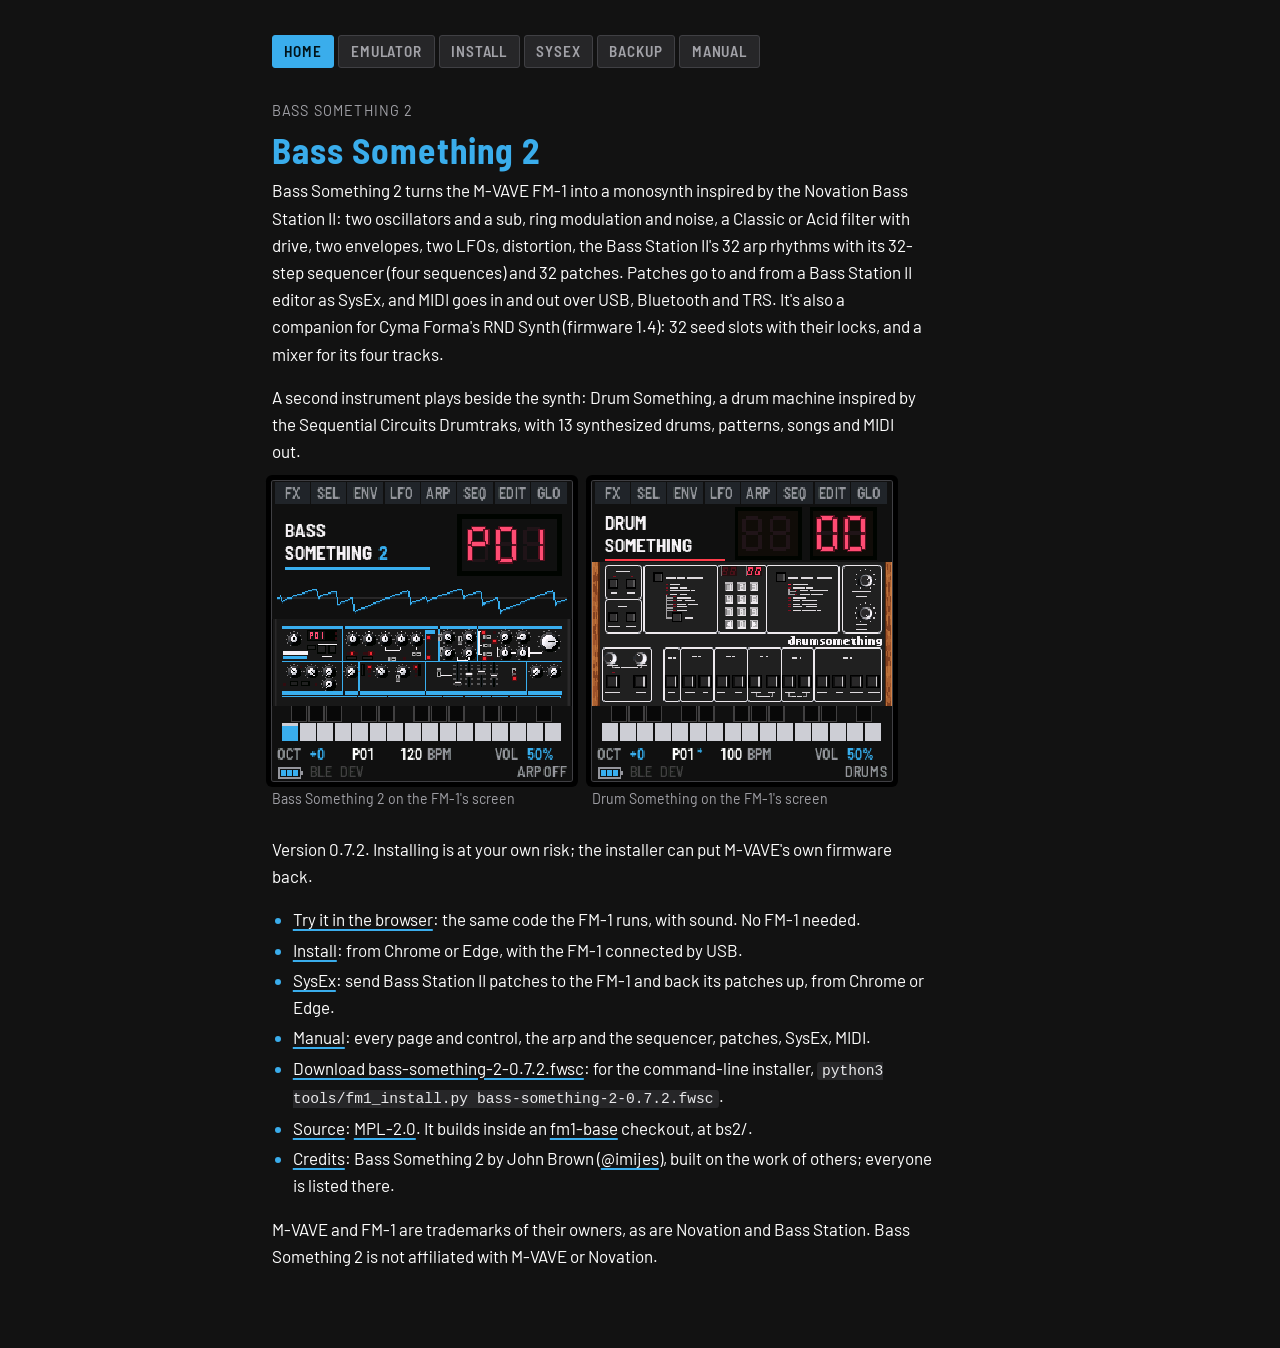
==== index.html @ 302f7f8d "Site for Bass Something 2 0.7.2 (from 5a15fd8)" ====
<!doctype html>
<html lang="en">
<head>
<meta charset="utf-8">
<meta name="viewport" content="width=device-width, initial-scale=1">
<title>Bass Something 2: a monosynth inspired by the legendary Novation Bass Station II, built for the M-VAVE FM-1</title>
<meta name="description" content="Bass Something 2 is a monosynth inspired by the legendary Novation Bass Station II, built for the M-VAVE FM-1. It's also a companion for Cyma Forma's RND Synth (seeds, locks and a track mixer), and it runs on an iPhone or iPad in RemoteFM1.">
<meta property="og:type" content="website">
<meta property="og:site_name" content="Bass Something 2">
<meta property="og:title" content="Bass Something 2: a monosynth inspired by the legendary Novation Bass Station II, built for the M-VAVE FM-1">
<meta property="og:description" content="Bass Something 2 is a monosynth inspired by the legendary Novation Bass Station II, built for the M-VAVE FM-1. It's also a companion for Cyma Forma's RND Synth (seeds, locks and a track mixer), and it runs on an iPhone or iPad in RemoteFM1.">
<meta property="og:url" content="https://imijes.github.io/bass-something-2/">
<meta property="og:image" content="https://imijes.github.io/bass-something-2/manual/img/screen-home.png">
<meta property="og:image:alt" content="Bass Something 2 on the FM-1's screen: the HOME page">
<meta name="twitter:card" content="summary">
<style>
/* paper and ink: warm white paper, ink-blue type, vermilion for what is played, mustard for asides; a shade of the
   paper for code and callouts (CTL-1's; a firmware may restyle its site) */
:root {
  --paper: #fbf8f1; --sheet: #efe9dc; --rule: #ddd4c2; --ink: #1e2b5a; --muted: #5d6585;
  --hot: #e5482e; --hot-t: #f8d3c9; --cool: #d9a21b; --cool-t: #f5e4b8;
  --hot-ink: #c23a22;                                 /* the vermilion as text: 4.5:1 on the paper */
  color-scheme: light;
}
body {
  background: var(--paper); color: var(--ink); margin: 0;
  font: 400 17px/1.6 "Helvetica Neue", Helvetica, Arial, sans-serif;
  padding-inline: 16px; padding-block: 32px 64px;
}
main { max-width: 46rem; margin: 0 auto; }
.page > .site { max-width: 46rem; margin-inline: auto; }
main:focus { outline: none; }
h1, h2, h3 { font-family: inherit; text-wrap: balance; line-height: 1.2; }
h1 { font-size: 2.2rem; font-weight: 700; margin: 0 0 .4rem; letter-spacing: .02em; }
h2 { font-size: 1.3rem; font-weight: 700; margin: 3rem 0 .8rem; padding-top: .8rem; border-top: 2px solid var(--ink); }
h2 .num { color: var(--hot); margin-right: .5em; font-variant-numeric: tabular-nums; }
h3 { font-size: 1.1rem; font-weight: 700; margin: 2rem 0 .5rem; }
p, li { max-width: 65ch; }
p { margin: 0 0 1rem; }
ul, ol { padding-left: 1.3rem; margin: 0 0 1rem; }
li { margin: .2rem 0; }
li::marker { color: var(--hot); }
strong { font-weight: 700; }
a { color: var(--ink); text-decoration-color: var(--hot); text-decoration-thickness: 2px; text-underline-offset: 3px; }
a:hover { background: var(--hot-t); }
:focus-visible { outline: 3px solid var(--hot-ink); outline-offset: 2px; }
.skip { position: absolute; left: 16px; top: -100px; background: var(--ink); color: var(--paper); padding: 8px 14px; border-radius: 0 0 6px 6px; z-index: 1; }
.skip:focus { top: 0; }
code, pre { font-family: ui-monospace, Menlo, Consolas, monospace; font-size: .86em; }
code { background: var(--sheet); padding: .08em .35em; border-radius: 3px; }
pre { background: var(--sheet); border-radius: 6px; padding: 14px 16px; overflow-x: auto; line-height: 1.45; margin: 0 0 1.2rem; }
pre code { background: none; padding: 0; font-size: inherit; }
hr { display: none; }
.table { overflow-x: auto; margin: 0 0 1.3rem; }
table { border-collapse: collapse; width: 100%; font-size: .95rem; font-variant-numeric: tabular-nums; }
th, td { text-align: left; vertical-align: top; padding: .45rem .7rem .45rem 0; border-bottom: 1px solid var(--rule); }
th { font-weight: 700; text-transform: uppercase; letter-spacing: .06em; font-size: .78rem; color: var(--muted); border-bottom: 2px solid var(--ink); }
td:first-child { white-space: nowrap; }
.lede { margin-bottom: 1.6rem; }
.status { background: var(--sheet); border-radius: 6px; padding: 12px 16px; }
.status p { margin: 0; }
.site { display: flex; flex-wrap: wrap; align-items: baseline; gap: .3rem 1.2rem; margin: 0 0 1.6rem; padding-bottom: .5rem; border-bottom: 2px solid var(--ink); }
.site .home { font-size: 1.1rem; font-weight: 700; letter-spacing: .04em; color: var(--ink); text-decoration: none; }
.site .home:hover { color: var(--hot-ink); background: none; }
.site nav { margin-left: auto; display: flex; flex-wrap: wrap; gap: .2rem 1rem; font-size: .92rem; }
.site nav a { color: var(--ink); text-underline-offset: 3px; }
.site nav a[aria-current] { text-decoration: none; color: var(--hot-ink); }
a.home { color: inherit; text-decoration: none; }
a.home:hover { background: none; color: var(--hot-ink); }
main > a.home { display: inline-block; font-size: .9rem; letter-spacing: .08em; text-transform: uppercase; color: var(--muted); margin: 0 0 .4rem; }
.callout { border-left: 4px solid var(--cool); background: var(--cool-t); padding: 10px 16px; margin: 0 0 1.2rem; max-width: 65ch; border-radius: 0 6px 6px 0; }
.callout p { margin: 0; }
details { background: var(--sheet); border-radius: 6px; padding: 0 16px; margin: 0 0 1.2rem; }
details > summary { cursor: pointer; padding: 10px 0; }
details[open] > summary { margin-bottom: .4rem; }
details > :last-child { margin-bottom: 1rem; }
.swatch { display: inline-block; width: .7em; height: .7em; margin-right: .4em; vertical-align: .02em; }
nav.contents ol { columns: 2 14rem; column-gap: 2rem; padding-left: 1.3rem; }
.figs { display: flex; flex-wrap: wrap; gap: 20px; margin: .4rem 0 1.6rem; }
figure { margin: 0; flex: 0 1 auto; }
figure img { display: block; max-width: 100%; height: auto; }
figure.shot img { width: 300px; image-rendering: pixelated; border-radius: 4px; box-shadow: 0 0 0 1px var(--rule); }
figure.wide { flex-basis: 100%; }
figure.wide img { width: 100%; }
figcaption { color: var(--muted); font-size: .88rem; margin-top: .4rem; max-width: 300px; }
figure.wide figcaption { max-width: none; }
nav.contents li { break-inside: avoid; }
@media (prefers-reduced-motion: no-preference) { html { scroll-behavior: smooth; } }
</style>
<style>
@import url("https://fonts.googleapis.com/css2?family=Barlow:wght@400;600&family=Barlow+Semi+Condensed:wght@600;700&display=swap");
/* Bass Something 2's site in the firmware's own colours (app.c P_*): matte black, dark grey cards, grey names, white values,
 * Novation's cyan for what is live. Laid over fm1-base's pages by bs2/site/make_site.py: the manual and front page
 * (tools/manual_html.py's --paper, --ink ...) and the installer (web/installer.html's --bg, --fg ...) */
:root, :root:not([data-theme="light"]), :root[data-theme] {
  --paper: #121212; --sheet: #262628; --rule: #404044; --ink: #ffffff; --muted: #a2a2a8;
  --hot: #3aadec; --hot-t: #12364a; --cool: #3aadec; --cool-t: #1a2a2e; --hot-ink: #3aadec;
  --bg: #121212; --fg: #ffffff; --dim: #a2a2a8; --accent: #3aadec; --on-accent: #00141a; --bad: #ff7a6b;
  --focus: #3aadec;
  color-scheme: dark;
}
body { background: #121212; color: #ffffff; font-family: "Barlow", "Helvetica Neue", Arial, sans-serif; }
h1, h2, h3, th, .bs2-tabs a, button { font-family: "Barlow Semi Condensed", "Barlow", "Arial Narrow", sans-serif; }
h1 { color: var(--hot); letter-spacing: .03em; }
h2 { border-top: 2px solid var(--rule); letter-spacing: .03em; }
h2 .num { color: var(--hot); }
th { color: var(--muted); border-bottom: 2px solid var(--hot); }
td strong, p strong { color: #fff; }
a { color: #fff; text-decoration-color: var(--hot); }
a:hover { background: var(--hot-t); }
code, pre { background: var(--sheet); color: #e8e8ea; }
/* the screenshots: the FM-1's screen in a dark bezel */
figure.shot img { box-shadow: 0 0 0 1px var(--rule), 0 0 0 6px #000; border-radius: 2px; }
figcaption { color: var(--muted); }
/* the installer's buttons and boxes */
button { letter-spacing: .05em; text-transform: uppercase; border-radius: 4px; font-weight: 600; }
button.plain { border-color: var(--rule); }
.backup, #log, textarea { border-color: var(--rule); }
.backup { background: #1a1a1c; }
dialog { background: #1a1a1c; border: 1px solid var(--rule); }
/* the section tabs, as on the screen: grey cards, the page you're on lit cyan */
.bs2-tabs { max-width: 46rem; margin: 0 auto 1.6rem; padding: 0; list-style: none; display: flex; flex-wrap: wrap; gap: 4px; }
.bs2-tabs.narrow { max-width: 520px; margin: 0 auto; padding: 24px 16px 0; box-sizing: border-box; }
.bs2-tabs a { display: block; padding: .2em .75em; background: var(--sheet); border: 1px solid var(--rule); border-radius: 3px;
              color: var(--muted); text-decoration: none; font-weight: 600; font-size: .95rem; letter-spacing: .06em;
              text-transform: uppercase; }
.bs2-tabs a:hover { color: #fff; border-color: var(--hot); background: var(--sheet); }
.bs2-tabs a[aria-current] { background: var(--hot); border-color: var(--hot); color: #00141a; }
.bs2-sub { color: var(--muted); margin: -.2rem 0 1.2rem; letter-spacing: .02em; }
/* the tabs take the place of fm1-base's own header (the name and its links) */
.page > .site { display: none; }
</style>
</head>
<body>
<a class="skip" href="#content">Skip to content</a>
<div class="page">
<nav aria-label="Site"><ul class="bs2-tabs "><li><a href="./" aria-current="page">Home</a></li><li><a href="emu/">Emulator</a></li><li><a href="install/">Install</a></li><li><a href="sysex/">SysEx</a></li><li><a href="backup/">Backup</a></li><li><a href="manual/">Manual</a></li></ul></nav>

<main id="content" tabindex="-1">
<a class="home" href="../">Bass Something 2</a>
<h1>Bass Something 2</h1>
<p>Bass Something 2 turns the M-VAVE FM-1 into a monosynth inspired by the Novation Bass Station II: two oscillators and a sub, ring modulation and noise, a Classic or Acid filter with drive, two envelopes, two LFOs, distortion, the Bass Station II's 32 arp rhythms with its 32-step sequencer (four sequences) and 32 patches. Patches go to and from a Bass Station II editor as SysEx, and MIDI goes in and out over USB, Bluetooth and TRS. It's also a companion for Cyma Forma's RND Synth (firmware 1.4): 32 seed slots with their locks, and a mixer for its four tracks.</p>
<p>A second instrument plays beside the synth: Drum Something, a drum machine inspired by the Sequential Circuits Drumtraks, with 13 synthesized drums, patterns, songs and MIDI out.</p>
<div class="figs"><figure class="shot"><img src="manual/img/screen-home.png" alt="Bass Something 2&#x27;s HOME page with a note playing: the BASS SOMETHING 2 name, the red P01 display, the scope drawing the wave, and the whole Bass Station II panel above the keys" loading="lazy"><figcaption>Bass Something 2 on the FM-1's screen</figcaption></figure><figure class="shot"><img src="manual/img/screen-drum-home.png" alt="Drum Something&#x27;s HOME page: the panel, with two red displays above the keypad and the drums&#x27; buttons along the bottom" loading="lazy"><figcaption>Drum Something on the FM-1's screen</figcaption></figure></div>
<p>Version 0.7.2. Installing is at your own risk; the installer can put M-VAVE's own firmware back.</p>
<ul><li><a href="emu/">Try it in the browser</a>: the same code the FM-1 runs, with sound. No FM-1 needed.</li><li><a href="install/">Install</a>: from Chrome or Edge, with the FM-1 connected by USB.</li><li><a href="sysex/">SysEx</a>: send Bass Station II patches to the FM-1 and back its patches up, from Chrome or Edge.</li><li><a href="manual/">Manual</a>: every page and control, the arp and the sequencer, patches, SysEx, MIDI.</li><li><a href="firmware/bass-something-2-0.7.2.fwsc">Download bass-something-2-0.7.2.fwsc</a>: for the command-line installer, <code>python3 tools/fm1_install.py bass-something-2-0.7.2.fwsc</code>.</li><li><a href="https://github.com/imijes/bass-something-2">Source</a>: <a href="https://github.com/imijes/bass-something-2/blob/main/LICENSE">MPL-2.0</a>. It builds inside an <a href="https://github.com/charlesvestal/fm1-base">fm1-base</a> checkout, at bs2/.</li><li><a href="manual/#s13">Credits</a>: Bass Something 2 by John Brown (<a href="https://github.com/imijes">@imijes</a>), built on the work of others; everyone is listed there.</li></ul>
<p>M-VAVE and FM-1 are trademarks of their owners, as are Novation and Bass Station. Bass Something 2 is not affiliated with M-VAVE or Novation.</p>
</main>
</div>
</body>
</html>
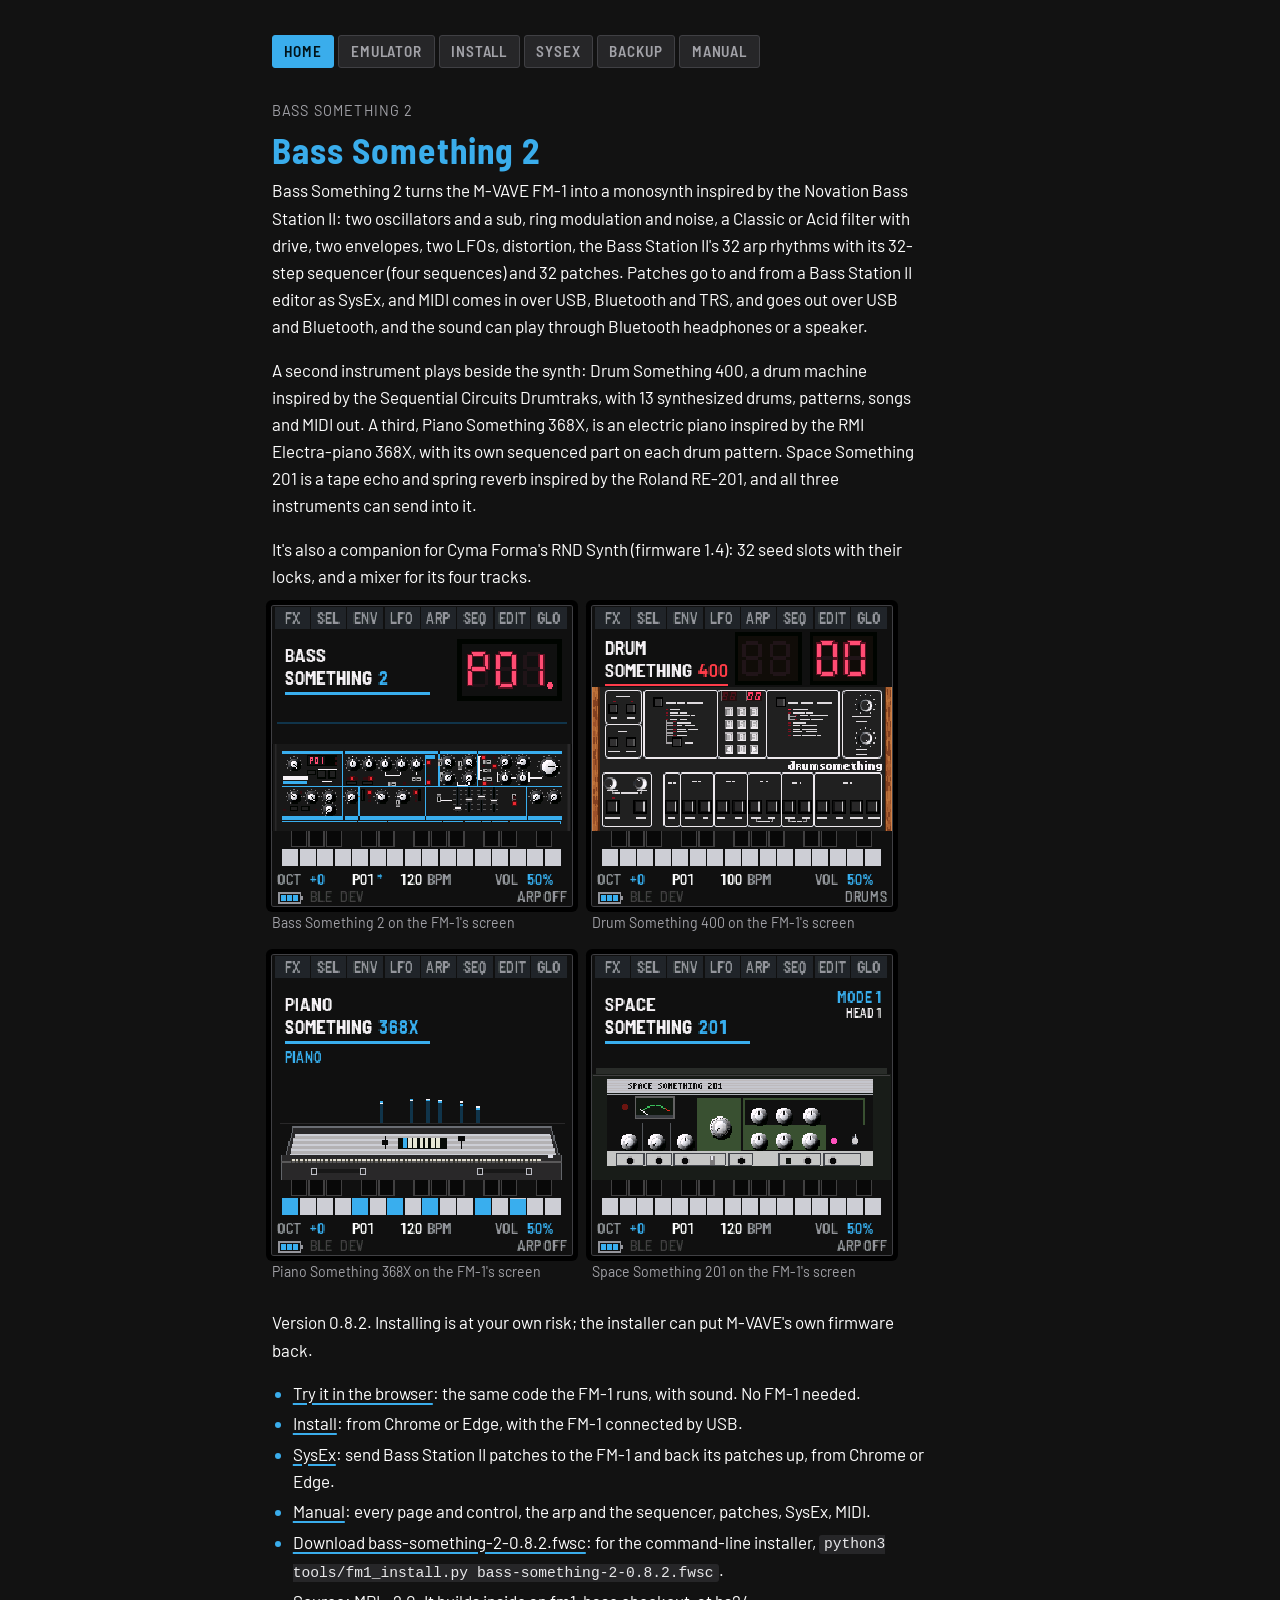
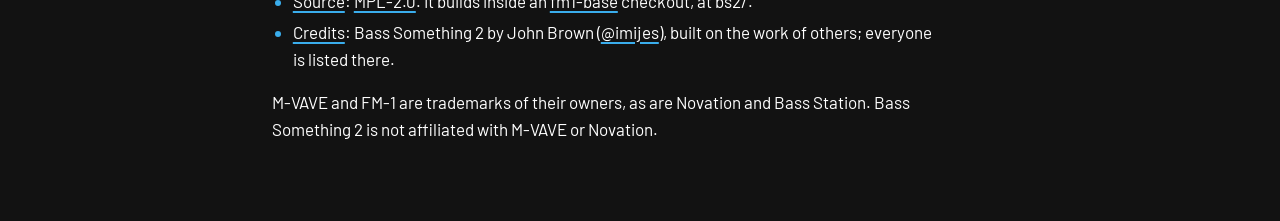
==== commit 2171719b: "Site for Bass Something 2 0.8.2 (from c5240e5)" ====
--- a/index.html
+++ b/index.html
@@ -4,11 +4,11 @@
 <meta charset="utf-8">
 <meta name="viewport" content="width=device-width, initial-scale=1">
 <title>Bass Something 2: a monosynth inspired by the legendary Novation Bass Station II, built for the M-VAVE FM-1</title>
-<meta name="description" content="Bass Something 2 is a monosynth inspired by the legendary Novation Bass Station II, built for the M-VAVE FM-1. It's also a companion for Cyma Forma's RND Synth (seeds, locks and a track mixer), and it runs on an iPhone or iPad in RemoteFM1.">
+<meta name="description" content="Bass Something 2 is a monosynth inspired by the legendary Novation Bass Station II, built for the M-VAVE FM-1, with a drum machine, an electric piano and a tape echo beside it. It's also a companion for Cyma Forma's RND Synth (seeds, locks and a track mixer), and it runs on an iPhone or iPad in RemoteFM1.">
 <meta property="og:type" content="website">
 <meta property="og:site_name" content="Bass Something 2">
 <meta property="og:title" content="Bass Something 2: a monosynth inspired by the legendary Novation Bass Station II, built for the M-VAVE FM-1">
-<meta property="og:description" content="Bass Something 2 is a monosynth inspired by the legendary Novation Bass Station II, built for the M-VAVE FM-1. It's also a companion for Cyma Forma's RND Synth (seeds, locks and a track mixer), and it runs on an iPhone or iPad in RemoteFM1.">
+<meta property="og:description" content="Bass Something 2 is a monosynth inspired by the legendary Novation Bass Station II, built for the M-VAVE FM-1, with a drum machine, an electric piano and a tape echo beside it. It's also a companion for Cyma Forma's RND Synth (seeds, locks and a track mixer), and it runs on an iPhone or iPad in RemoteFM1.">
 <meta property="og:url" content="https://imijes.github.io/bass-something-2/">
 <meta property="og:image" content="https://imijes.github.io/bass-something-2/manual/img/screen-home.png">
 <meta property="og:image:alt" content="Bass Something 2 on the FM-1's screen: the HOME page">
@@ -139,11 +139,12 @@
 <main id="content" tabindex="-1">
 <a class="home" href="../">Bass Something 2</a>
 <h1>Bass Something 2</h1>
-<p>Bass Something 2 turns the M-VAVE FM-1 into a monosynth inspired by the Novation Bass Station II: two oscillators and a sub, ring modulation and noise, a Classic or Acid filter with drive, two envelopes, two LFOs, distortion, the Bass Station II's 32 arp rhythms with its 32-step sequencer (four sequences) and 32 patches. Patches go to and from a Bass Station II editor as SysEx, and MIDI goes in and out over USB, Bluetooth and TRS. It's also a companion for Cyma Forma's RND Synth (firmware 1.4): 32 seed slots with their locks, and a mixer for its four tracks.</p>
-<p>A second instrument plays beside the synth: Drum Something, a drum machine inspired by the Sequential Circuits Drumtraks, with 13 synthesized drums, patterns, songs and MIDI out.</p>
-<div class="figs"><figure class="shot"><img src="manual/img/screen-home.png" alt="Bass Something 2&#x27;s HOME page with a note playing: the BASS SOMETHING 2 name, the red P01 display, the scope drawing the wave, and the whole Bass Station II panel above the keys" loading="lazy"><figcaption>Bass Something 2 on the FM-1's screen</figcaption></figure><figure class="shot"><img src="manual/img/screen-drum-home.png" alt="Drum Something&#x27;s HOME page: the panel, with two red displays above the keypad and the drums&#x27; buttons along the bottom" loading="lazy"><figcaption>Drum Something on the FM-1's screen</figcaption></figure></div>
-<p>Version 0.7.2. Installing is at your own risk; the installer can put M-VAVE's own firmware back.</p>
-<ul><li><a href="emu/">Try it in the browser</a>: the same code the FM-1 runs, with sound. No FM-1 needed.</li><li><a href="install/">Install</a>: from Chrome or Edge, with the FM-1 connected by USB.</li><li><a href="sysex/">SysEx</a>: send Bass Station II patches to the FM-1 and back its patches up, from Chrome or Edge.</li><li><a href="manual/">Manual</a>: every page and control, the arp and the sequencer, patches, SysEx, MIDI.</li><li><a href="firmware/bass-something-2-0.7.2.fwsc">Download bass-something-2-0.7.2.fwsc</a>: for the command-line installer, <code>python3 tools/fm1_install.py bass-something-2-0.7.2.fwsc</code>.</li><li><a href="https://github.com/imijes/bass-something-2">Source</a>: <a href="https://github.com/imijes/bass-something-2/blob/main/LICENSE">MPL-2.0</a>. It builds inside an <a href="https://github.com/charlesvestal/fm1-base">fm1-base</a> checkout, at bs2/.</li><li><a href="manual/#s13">Credits</a>: Bass Something 2 by John Brown (<a href="https://github.com/imijes">@imijes</a>), built on the work of others; everyone is listed there.</li></ul>
+<p>Bass Something 2 turns the M-VAVE FM-1 into a monosynth inspired by the Novation Bass Station II: two oscillators and a sub, ring modulation and noise, a Classic or Acid filter with drive, two envelopes, two LFOs, distortion, the Bass Station II's 32 arp rhythms with its 32-step sequencer (four sequences) and 32 patches. Patches go to and from a Bass Station II editor as SysEx, and MIDI comes in over USB, Bluetooth and TRS, and goes out over USB and Bluetooth, and the sound can play through Bluetooth headphones or a speaker.</p>
+<p>A second instrument plays beside the synth: Drum Something 400, a drum machine inspired by the Sequential Circuits Drumtraks, with 13 synthesized drums, patterns, songs and MIDI out. A third, Piano Something 368X, is an electric piano inspired by the RMI Electra-piano 368X, with its own sequenced part on each drum pattern. Space Something 201 is a tape echo and spring reverb inspired by the Roland RE-201, and all three instruments can send into it.</p>
+<p>It's also a companion for Cyma Forma's RND Synth (firmware 1.4): 32 seed slots with their locks, and a mixer for its four tracks.</p>
+<div class="figs"><figure class="shot"><img src="manual/img/screen-bass-home.gif" alt="Bass Something 2&#x27;s HOME page, animated: the name, the red P01 display and the whole Bass Station II panel; then FREQUENCY turned, the camera diving into the filter&#x27;s knob and back out to HOME" loading="lazy"><figcaption>Bass Something 2 on the FM-1's screen</figcaption></figure><figure class="shot"><img src="manual/img/screen-drum-home.gif" alt="Drum Something 400&#x27;s HOME page, animated: the panel with its two red displays; then SEQ tapped, the patterns&#x27; page, and HOME again" loading="lazy"><figcaption>Drum Something 400 on the FM-1's screen</figcaption></figure><figure class="shot"><img src="manual/img/screen-piano-home.gif" alt="Piano Something 368X&#x27;s HOME page, animated: chords played, their notes ringing as bars over the RMI Electra-piano&#x27;s front panel; then ORGAN MODE turned on and off, the camera diving into the tone tablets and back out" loading="lazy"><figcaption>Piano Something 368X on the FM-1's screen</figcaption></figure><figure class="shot"><img src="manual/img/screen-echo-home.gif" alt="Space Something 201&#x27;s HOME page, animated: its name and mode above the whole RE-201 front panel; then REPEAT RATE turned, the camera diving into the knob and back out" loading="lazy"><figcaption>Space Something 201 on the FM-1's screen</figcaption></figure></div>
+<p>Version 0.8.2. Installing is at your own risk; the installer can put M-VAVE's own firmware back.</p>
+<ul><li><a href="emu/">Try it in the browser</a>: the same code the FM-1 runs, with sound. No FM-1 needed.</li><li><a href="install/">Install</a>: from Chrome or Edge, with the FM-1 connected by USB.</li><li><a href="sysex/">SysEx</a>: send Bass Station II patches to the FM-1 and back its patches up, from Chrome or Edge.</li><li><a href="manual/">Manual</a>: every page and control, the arp and the sequencer, patches, SysEx, MIDI.</li><li><a href="firmware/bass-something-2-0.8.2.fwsc">Download bass-something-2-0.8.2.fwsc</a>: for the command-line installer, <code>python3 tools/fm1_install.py bass-something-2-0.8.2.fwsc</code>.</li><li><a href="https://github.com/imijes/bass-something-2">Source</a>: <a href="https://github.com/imijes/bass-something-2/blob/main/LICENSE">MPL-2.0</a>. It builds inside an <a href="https://github.com/charlesvestal/fm1-base">fm1-base</a> checkout, at bs2/.</li><li><a href="manual/#s13">Credits</a>: Bass Something 2 by John Brown (<a href="https://github.com/imijes">@imijes</a>), built on the work of others; everyone is listed there.</li></ul>
 <p>M-VAVE and FM-1 are trademarks of their owners, as are Novation and Bass Station. Bass Something 2 is not affiliated with M-VAVE or Novation.</p>
 </main>
 </div>
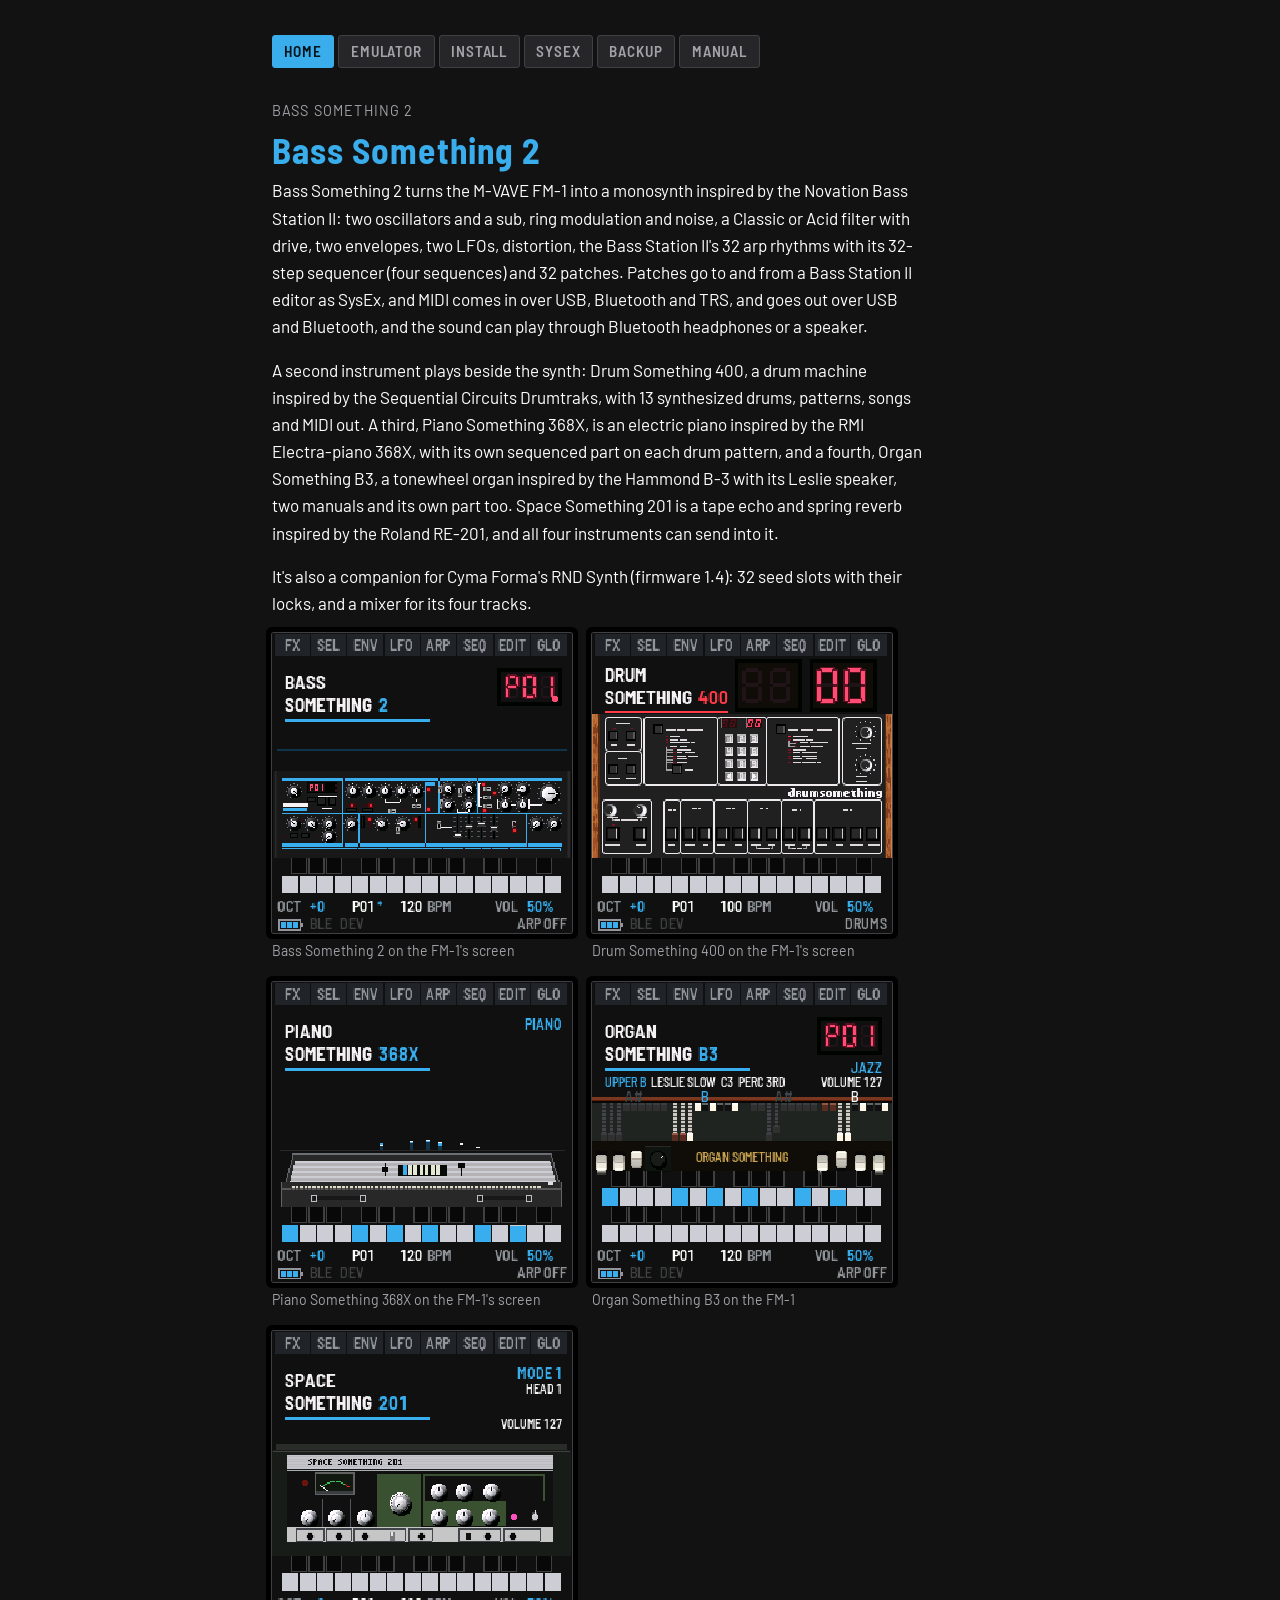
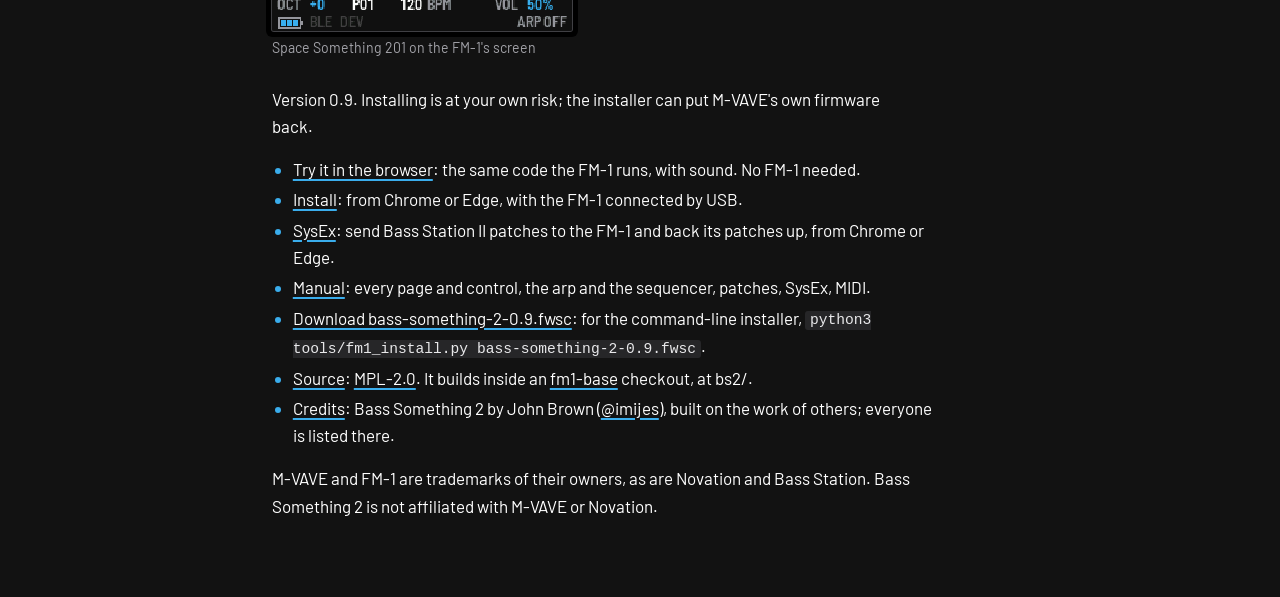
==== commit 05972a4e: "Site for Bass Something 2 0.9 (from f7ead23)" ====
--- a/index.html
+++ b/index.html
@@ -140,11 +140,11 @@
 <a class="home" href="../">Bass Something 2</a>
 <h1>Bass Something 2</h1>
 <p>Bass Something 2 turns the M-VAVE FM-1 into a monosynth inspired by the Novation Bass Station II: two oscillators and a sub, ring modulation and noise, a Classic or Acid filter with drive, two envelopes, two LFOs, distortion, the Bass Station II's 32 arp rhythms with its 32-step sequencer (four sequences) and 32 patches. Patches go to and from a Bass Station II editor as SysEx, and MIDI comes in over USB, Bluetooth and TRS, and goes out over USB and Bluetooth, and the sound can play through Bluetooth headphones or a speaker.</p>
-<p>A second instrument plays beside the synth: Drum Something 400, a drum machine inspired by the Sequential Circuits Drumtraks, with 13 synthesized drums, patterns, songs and MIDI out. A third, Piano Something 368X, is an electric piano inspired by the RMI Electra-piano 368X, with its own sequenced part on each drum pattern. Space Something 201 is a tape echo and spring reverb inspired by the Roland RE-201, and all three instruments can send into it.</p>
+<p>A second instrument plays beside the synth: Drum Something 400, a drum machine inspired by the Sequential Circuits Drumtraks, with 13 synthesized drums, patterns, songs and MIDI out. A third, Piano Something 368X, is an electric piano inspired by the RMI Electra-piano 368X, with its own sequenced part on each drum pattern, and a fourth, Organ Something B3, a tonewheel organ inspired by the Hammond B-3 with its Leslie speaker, two manuals and its own part too. Space Something 201 is a tape echo and spring reverb inspired by the Roland RE-201, and all four instruments can send into it.</p>
 <p>It's also a companion for Cyma Forma's RND Synth (firmware 1.4): 32 seed slots with their locks, and a mixer for its four tracks.</p>
-<div class="figs"><figure class="shot"><img src="manual/img/screen-bass-home.gif" alt="Bass Something 2&#x27;s HOME page, animated: the name, the red P01 display and the whole Bass Station II panel; then FREQUENCY turned, the camera diving into the filter&#x27;s knob and back out to HOME" loading="lazy"><figcaption>Bass Something 2 on the FM-1's screen</figcaption></figure><figure class="shot"><img src="manual/img/screen-drum-home.gif" alt="Drum Something 400&#x27;s HOME page, animated: the panel with its two red displays; then SEQ tapped, the patterns&#x27; page, and HOME again" loading="lazy"><figcaption>Drum Something 400 on the FM-1's screen</figcaption></figure><figure class="shot"><img src="manual/img/screen-piano-home.gif" alt="Piano Something 368X&#x27;s HOME page, animated: chords played, their notes ringing as bars over the RMI Electra-piano&#x27;s front panel; then ORGAN MODE turned on and off, the camera diving into the tone tablets and back out" loading="lazy"><figcaption>Piano Something 368X on the FM-1's screen</figcaption></figure><figure class="shot"><img src="manual/img/screen-echo-home.gif" alt="Space Something 201&#x27;s HOME page, animated: its name and mode above the whole RE-201 front panel; then REPEAT RATE turned, the camera diving into the knob and back out" loading="lazy"><figcaption>Space Something 201 on the FM-1's screen</figcaption></figure></div>
-<p>Version 0.8.2. Installing is at your own risk; the installer can put M-VAVE's own firmware back.</p>
-<ul><li><a href="emu/">Try it in the browser</a>: the same code the FM-1 runs, with sound. No FM-1 needed.</li><li><a href="install/">Install</a>: from Chrome or Edge, with the FM-1 connected by USB.</li><li><a href="sysex/">SysEx</a>: send Bass Station II patches to the FM-1 and back its patches up, from Chrome or Edge.</li><li><a href="manual/">Manual</a>: every page and control, the arp and the sequencer, patches, SysEx, MIDI.</li><li><a href="firmware/bass-something-2-0.8.2.fwsc">Download bass-something-2-0.8.2.fwsc</a>: for the command-line installer, <code>python3 tools/fm1_install.py bass-something-2-0.8.2.fwsc</code>.</li><li><a href="https://github.com/imijes/bass-something-2">Source</a>: <a href="https://github.com/imijes/bass-something-2/blob/main/LICENSE">MPL-2.0</a>. It builds inside an <a href="https://github.com/charlesvestal/fm1-base">fm1-base</a> checkout, at bs2/.</li><li><a href="manual/#s13">Credits</a>: Bass Something 2 by John Brown (<a href="https://github.com/imijes">@imijes</a>), built on the work of others; everyone is listed there.</li></ul>
+<div class="figs"><figure class="shot"><img src="manual/img/screen-bass-home.gif" alt="Bass Something 2&#x27;s HOME page, animated: the name, the red P01 display and the whole Bass Station II panel; then FREQUENCY turned, the camera diving into the filter&#x27;s knob and back out to HOME" loading="lazy"><figcaption>Bass Something 2 on the FM-1's screen</figcaption></figure><figure class="shot"><img src="manual/img/screen-drum-home.gif" alt="Drum Something 400&#x27;s HOME page, animated: the panel with its two red displays; then SEQ tapped, the patterns&#x27; page, and HOME again" loading="lazy"><figcaption>Drum Something 400 on the FM-1's screen</figcaption></figure><figure class="shot"><img src="manual/img/screen-piano-home.gif" alt="Piano Something 368X&#x27;s HOME page, animated: chords played, their notes ringing as bars over the RMI Electra-piano&#x27;s front panel; then ORGAN MODE turned on and off, the camera diving into the tone tablets and back out" loading="lazy"><figcaption>Piano Something 368X on the FM-1's screen</figcaption></figure><figure class="shot"><img src="manual/img/screen-organ-home.gif" alt="Organ Something B3&#x27;s HOME page, animated: a chord played on the B-3 console with its drawbars; then the 8&#x27; drawbar turned, the camera diving into it and back out to HOME" loading="lazy"><figcaption>Organ Something B3 on the FM-1</figcaption></figure><figure class="shot"><img src="manual/img/screen-echo-home.gif" alt="Space Something 201&#x27;s HOME page, animated: its name and mode above the whole RE-201 front panel; then REPEAT RATE turned, the camera diving into the knob and back out" loading="lazy"><figcaption>Space Something 201 on the FM-1's screen</figcaption></figure></div>
+<p>Version 0.9. Installing is at your own risk; the installer can put M-VAVE's own firmware back.</p>
+<ul><li><a href="emu/">Try it in the browser</a>: the same code the FM-1 runs, with sound. No FM-1 needed.</li><li><a href="install/">Install</a>: from Chrome or Edge, with the FM-1 connected by USB.</li><li><a href="sysex/">SysEx</a>: send Bass Station II patches to the FM-1 and back its patches up, from Chrome or Edge.</li><li><a href="manual/">Manual</a>: every page and control, the arp and the sequencer, patches, SysEx, MIDI.</li><li><a href="firmware/bass-something-2-0.9.fwsc">Download bass-something-2-0.9.fwsc</a>: for the command-line installer, <code>python3 tools/fm1_install.py bass-something-2-0.9.fwsc</code>.</li><li><a href="https://github.com/imijes/bass-something-2">Source</a>: <a href="https://github.com/imijes/bass-something-2/blob/main/LICENSE">MPL-2.0</a>. It builds inside an <a href="https://github.com/charlesvestal/fm1-base">fm1-base</a> checkout, at bs2/.</li><li><a href="manual/#s13">Credits</a>: Bass Something 2 by John Brown (<a href="https://github.com/imijes">@imijes</a>), built on the work of others; everyone is listed there.</li></ul>
 <p>M-VAVE and FM-1 are trademarks of their owners, as are Novation and Bass Station. Bass Something 2 is not affiliated with M-VAVE or Novation.</p>
 </main>
 </div>
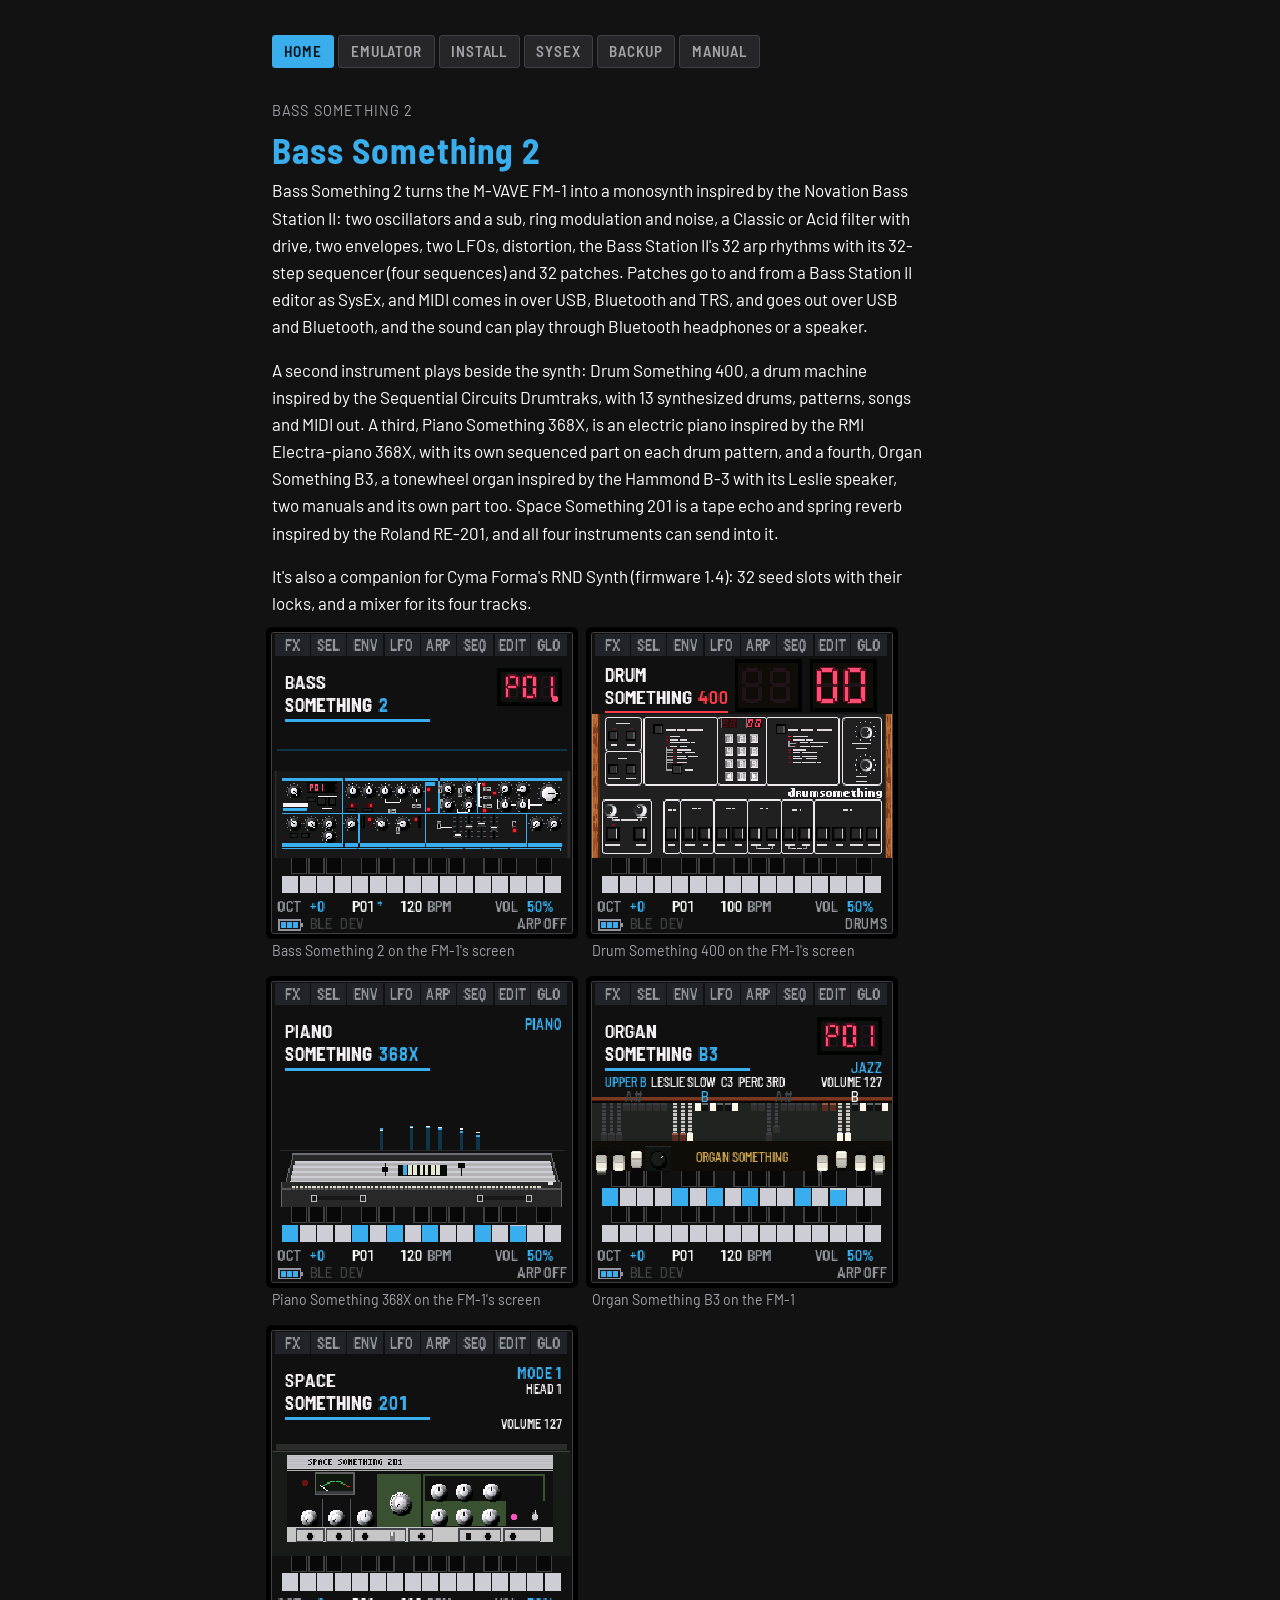
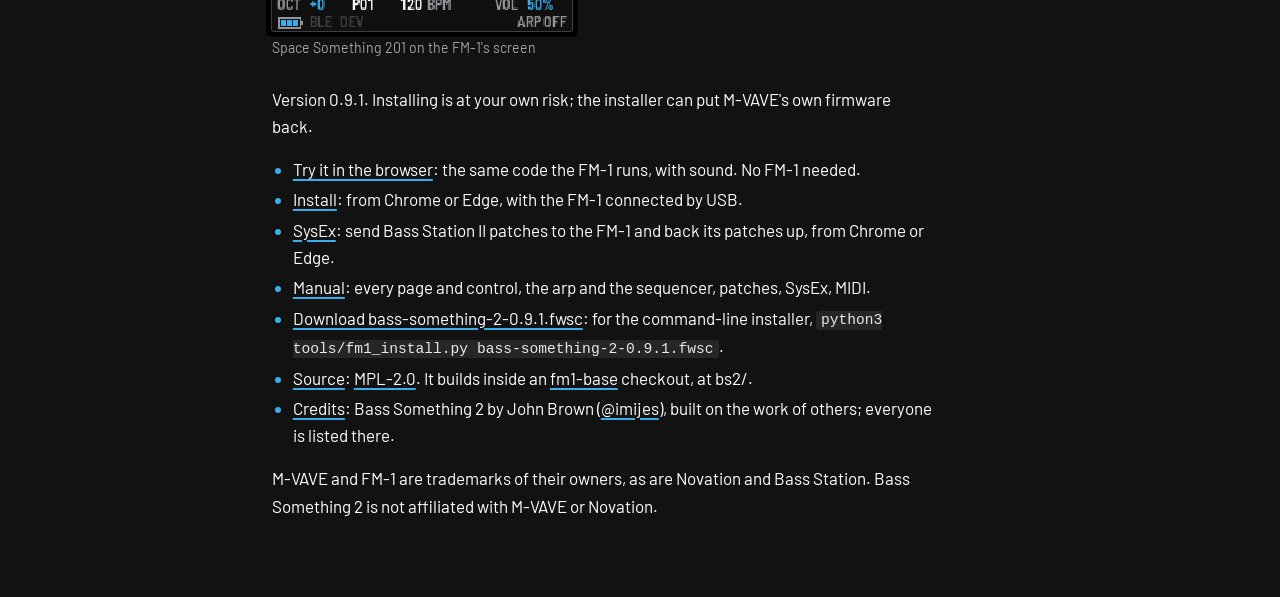
==== commit caea9f03: "Site for Bass Something 2 0.9.1 (from 29c3593)" ====
--- a/index.html
+++ b/index.html
@@ -143,8 +143,8 @@
 <p>A second instrument plays beside the synth: Drum Something 400, a drum machine inspired by the Sequential Circuits Drumtraks, with 13 synthesized drums, patterns, songs and MIDI out. A third, Piano Something 368X, is an electric piano inspired by the RMI Electra-piano 368X, with its own sequenced part on each drum pattern, and a fourth, Organ Something B3, a tonewheel organ inspired by the Hammond B-3 with its Leslie speaker, two manuals and its own part too. Space Something 201 is a tape echo and spring reverb inspired by the Roland RE-201, and all four instruments can send into it.</p>
 <p>It's also a companion for Cyma Forma's RND Synth (firmware 1.4): 32 seed slots with their locks, and a mixer for its four tracks.</p>
 <div class="figs"><figure class="shot"><img src="manual/img/screen-bass-home.gif" alt="Bass Something 2&#x27;s HOME page, animated: the name, the red P01 display and the whole Bass Station II panel; then FREQUENCY turned, the camera diving into the filter&#x27;s knob and back out to HOME" loading="lazy"><figcaption>Bass Something 2 on the FM-1's screen</figcaption></figure><figure class="shot"><img src="manual/img/screen-drum-home.gif" alt="Drum Something 400&#x27;s HOME page, animated: the panel with its two red displays; then SEQ tapped, the patterns&#x27; page, and HOME again" loading="lazy"><figcaption>Drum Something 400 on the FM-1's screen</figcaption></figure><figure class="shot"><img src="manual/img/screen-piano-home.gif" alt="Piano Something 368X&#x27;s HOME page, animated: chords played, their notes ringing as bars over the RMI Electra-piano&#x27;s front panel; then ORGAN MODE turned on and off, the camera diving into the tone tablets and back out" loading="lazy"><figcaption>Piano Something 368X on the FM-1's screen</figcaption></figure><figure class="shot"><img src="manual/img/screen-organ-home.gif" alt="Organ Something B3&#x27;s HOME page, animated: a chord played on the B-3 console with its drawbars; then the 8&#x27; drawbar turned, the camera diving into it and back out to HOME" loading="lazy"><figcaption>Organ Something B3 on the FM-1</figcaption></figure><figure class="shot"><img src="manual/img/screen-echo-home.gif" alt="Space Something 201&#x27;s HOME page, animated: its name and mode above the whole RE-201 front panel; then REPEAT RATE turned, the camera diving into the knob and back out" loading="lazy"><figcaption>Space Something 201 on the FM-1's screen</figcaption></figure></div>
-<p>Version 0.9. Installing is at your own risk; the installer can put M-VAVE's own firmware back.</p>
-<ul><li><a href="emu/">Try it in the browser</a>: the same code the FM-1 runs, with sound. No FM-1 needed.</li><li><a href="install/">Install</a>: from Chrome or Edge, with the FM-1 connected by USB.</li><li><a href="sysex/">SysEx</a>: send Bass Station II patches to the FM-1 and back its patches up, from Chrome or Edge.</li><li><a href="manual/">Manual</a>: every page and control, the arp and the sequencer, patches, SysEx, MIDI.</li><li><a href="firmware/bass-something-2-0.9.fwsc">Download bass-something-2-0.9.fwsc</a>: for the command-line installer, <code>python3 tools/fm1_install.py bass-something-2-0.9.fwsc</code>.</li><li><a href="https://github.com/imijes/bass-something-2">Source</a>: <a href="https://github.com/imijes/bass-something-2/blob/main/LICENSE">MPL-2.0</a>. It builds inside an <a href="https://github.com/charlesvestal/fm1-base">fm1-base</a> checkout, at bs2/.</li><li><a href="manual/#s13">Credits</a>: Bass Something 2 by John Brown (<a href="https://github.com/imijes">@imijes</a>), built on the work of others; everyone is listed there.</li></ul>
+<p>Version 0.9.1. Installing is at your own risk; the installer can put M-VAVE's own firmware back.</p>
+<ul><li><a href="emu/">Try it in the browser</a>: the same code the FM-1 runs, with sound. No FM-1 needed.</li><li><a href="install/">Install</a>: from Chrome or Edge, with the FM-1 connected by USB.</li><li><a href="sysex/">SysEx</a>: send Bass Station II patches to the FM-1 and back its patches up, from Chrome or Edge.</li><li><a href="manual/">Manual</a>: every page and control, the arp and the sequencer, patches, SysEx, MIDI.</li><li><a href="firmware/bass-something-2-0.9.1.fwsc">Download bass-something-2-0.9.1.fwsc</a>: for the command-line installer, <code>python3 tools/fm1_install.py bass-something-2-0.9.1.fwsc</code>.</li><li><a href="https://github.com/imijes/bass-something-2">Source</a>: <a href="https://github.com/imijes/bass-something-2/blob/main/LICENSE">MPL-2.0</a>. It builds inside an <a href="https://github.com/charlesvestal/fm1-base">fm1-base</a> checkout, at bs2/.</li><li><a href="manual/#s13">Credits</a>: Bass Something 2 by John Brown (<a href="https://github.com/imijes">@imijes</a>), built on the work of others; everyone is listed there.</li></ul>
 <p>M-VAVE and FM-1 are trademarks of their owners, as are Novation and Bass Station. Bass Something 2 is not affiliated with M-VAVE or Novation.</p>
 </main>
 </div>
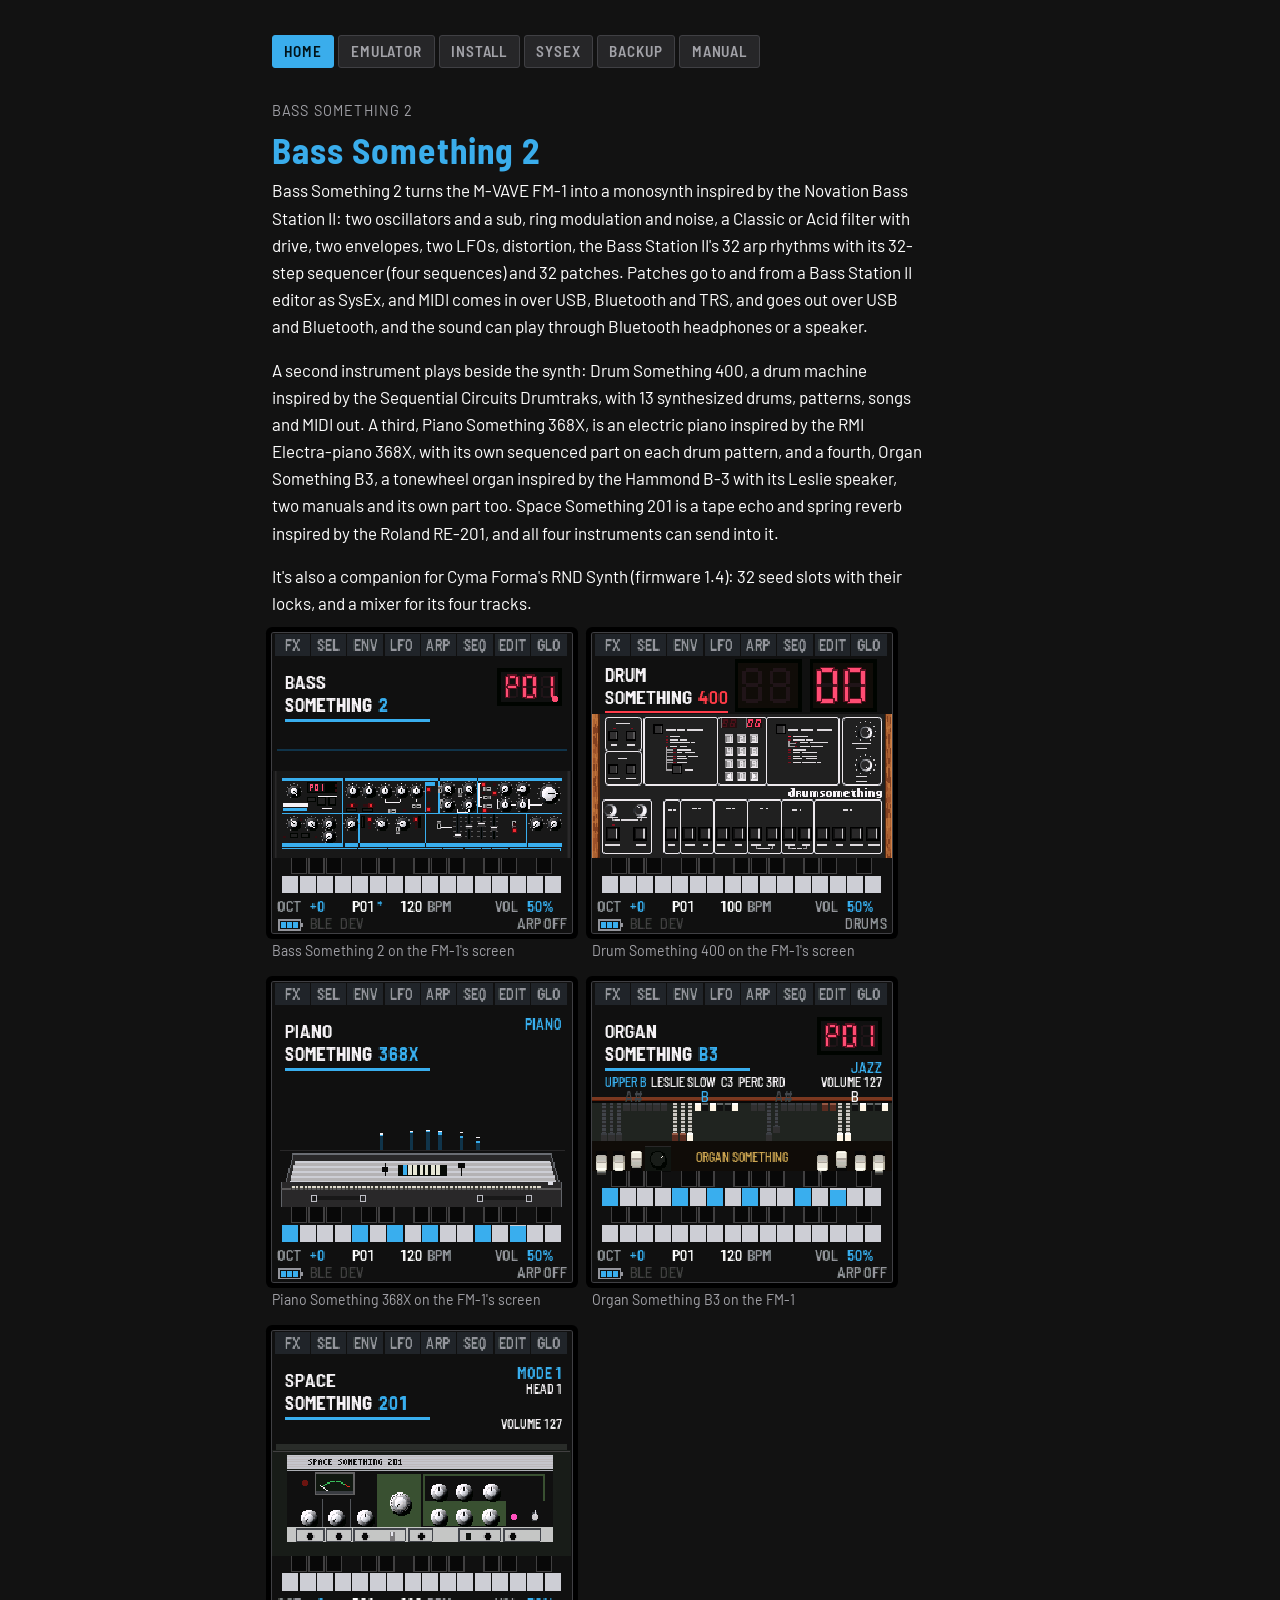
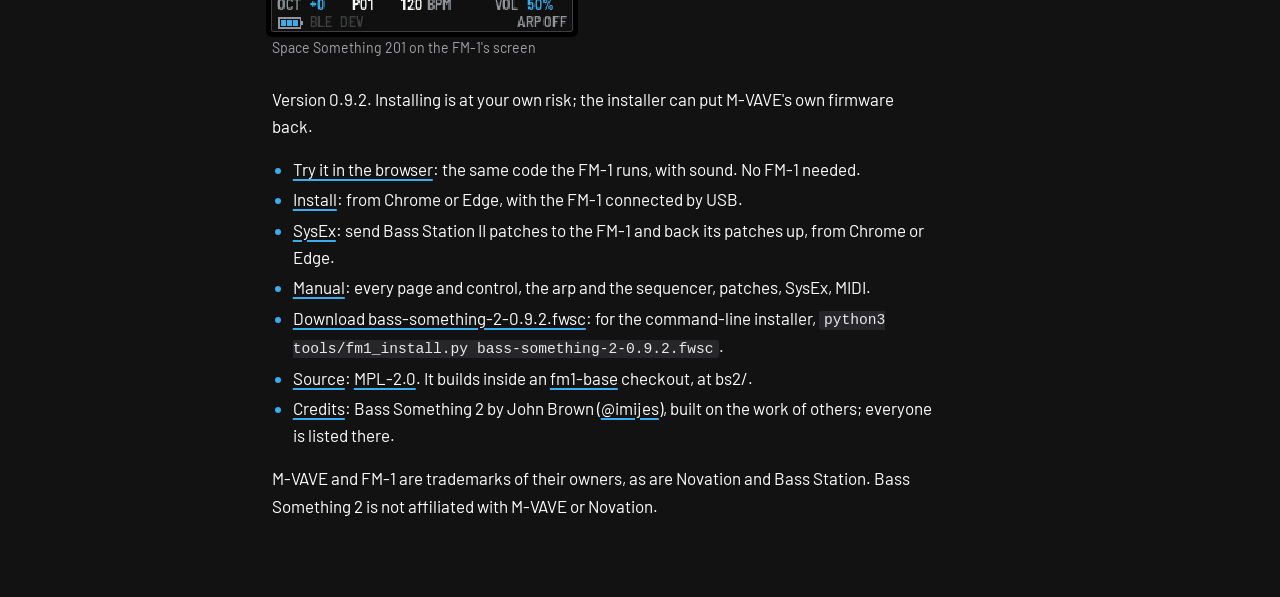
==== commit 598bd86a: "Site for Bass Something 2 0.9.2 (from fe88df6)" ====
--- a/index.html
+++ b/index.html
@@ -143,8 +143,8 @@
 <p>A second instrument plays beside the synth: Drum Something 400, a drum machine inspired by the Sequential Circuits Drumtraks, with 13 synthesized drums, patterns, songs and MIDI out. A third, Piano Something 368X, is an electric piano inspired by the RMI Electra-piano 368X, with its own sequenced part on each drum pattern, and a fourth, Organ Something B3, a tonewheel organ inspired by the Hammond B-3 with its Leslie speaker, two manuals and its own part too. Space Something 201 is a tape echo and spring reverb inspired by the Roland RE-201, and all four instruments can send into it.</p>
 <p>It's also a companion for Cyma Forma's RND Synth (firmware 1.4): 32 seed slots with their locks, and a mixer for its four tracks.</p>
 <div class="figs"><figure class="shot"><img src="manual/img/screen-bass-home.gif" alt="Bass Something 2&#x27;s HOME page, animated: the name, the red P01 display and the whole Bass Station II panel; then FREQUENCY turned, the camera diving into the filter&#x27;s knob and back out to HOME" loading="lazy"><figcaption>Bass Something 2 on the FM-1's screen</figcaption></figure><figure class="shot"><img src="manual/img/screen-drum-home.gif" alt="Drum Something 400&#x27;s HOME page, animated: the panel with its two red displays; then SEQ tapped, the patterns&#x27; page, and HOME again" loading="lazy"><figcaption>Drum Something 400 on the FM-1's screen</figcaption></figure><figure class="shot"><img src="manual/img/screen-piano-home.gif" alt="Piano Something 368X&#x27;s HOME page, animated: chords played, their notes ringing as bars over the RMI Electra-piano&#x27;s front panel; then ORGAN MODE turned on and off, the camera diving into the tone tablets and back out" loading="lazy"><figcaption>Piano Something 368X on the FM-1's screen</figcaption></figure><figure class="shot"><img src="manual/img/screen-organ-home.gif" alt="Organ Something B3&#x27;s HOME page, animated: a chord played on the B-3 console with its drawbars; then the 8&#x27; drawbar turned, the camera diving into it and back out to HOME" loading="lazy"><figcaption>Organ Something B3 on the FM-1</figcaption></figure><figure class="shot"><img src="manual/img/screen-echo-home.gif" alt="Space Something 201&#x27;s HOME page, animated: its name and mode above the whole RE-201 front panel; then REPEAT RATE turned, the camera diving into the knob and back out" loading="lazy"><figcaption>Space Something 201 on the FM-1's screen</figcaption></figure></div>
-<p>Version 0.9.1. Installing is at your own risk; the installer can put M-VAVE's own firmware back.</p>
-<ul><li><a href="emu/">Try it in the browser</a>: the same code the FM-1 runs, with sound. No FM-1 needed.</li><li><a href="install/">Install</a>: from Chrome or Edge, with the FM-1 connected by USB.</li><li><a href="sysex/">SysEx</a>: send Bass Station II patches to the FM-1 and back its patches up, from Chrome or Edge.</li><li><a href="manual/">Manual</a>: every page and control, the arp and the sequencer, patches, SysEx, MIDI.</li><li><a href="firmware/bass-something-2-0.9.1.fwsc">Download bass-something-2-0.9.1.fwsc</a>: for the command-line installer, <code>python3 tools/fm1_install.py bass-something-2-0.9.1.fwsc</code>.</li><li><a href="https://github.com/imijes/bass-something-2">Source</a>: <a href="https://github.com/imijes/bass-something-2/blob/main/LICENSE">MPL-2.0</a>. It builds inside an <a href="https://github.com/charlesvestal/fm1-base">fm1-base</a> checkout, at bs2/.</li><li><a href="manual/#s13">Credits</a>: Bass Something 2 by John Brown (<a href="https://github.com/imijes">@imijes</a>), built on the work of others; everyone is listed there.</li></ul>
+<p>Version 0.9.2. Installing is at your own risk; the installer can put M-VAVE's own firmware back.</p>
+<ul><li><a href="emu/">Try it in the browser</a>: the same code the FM-1 runs, with sound. No FM-1 needed.</li><li><a href="install/">Install</a>: from Chrome or Edge, with the FM-1 connected by USB.</li><li><a href="sysex/">SysEx</a>: send Bass Station II patches to the FM-1 and back its patches up, from Chrome or Edge.</li><li><a href="manual/">Manual</a>: every page and control, the arp and the sequencer, patches, SysEx, MIDI.</li><li><a href="firmware/bass-something-2-0.9.2.fwsc">Download bass-something-2-0.9.2.fwsc</a>: for the command-line installer, <code>python3 tools/fm1_install.py bass-something-2-0.9.2.fwsc</code>.</li><li><a href="https://github.com/imijes/bass-something-2">Source</a>: <a href="https://github.com/imijes/bass-something-2/blob/main/LICENSE">MPL-2.0</a>. It builds inside an <a href="https://github.com/charlesvestal/fm1-base">fm1-base</a> checkout, at bs2/.</li><li><a href="manual/#s13">Credits</a>: Bass Something 2 by John Brown (<a href="https://github.com/imijes">@imijes</a>), built on the work of others; everyone is listed there.</li></ul>
 <p>M-VAVE and FM-1 are trademarks of their owners, as are Novation and Bass Station. Bass Something 2 is not affiliated with M-VAVE or Novation.</p>
 </main>
 </div>
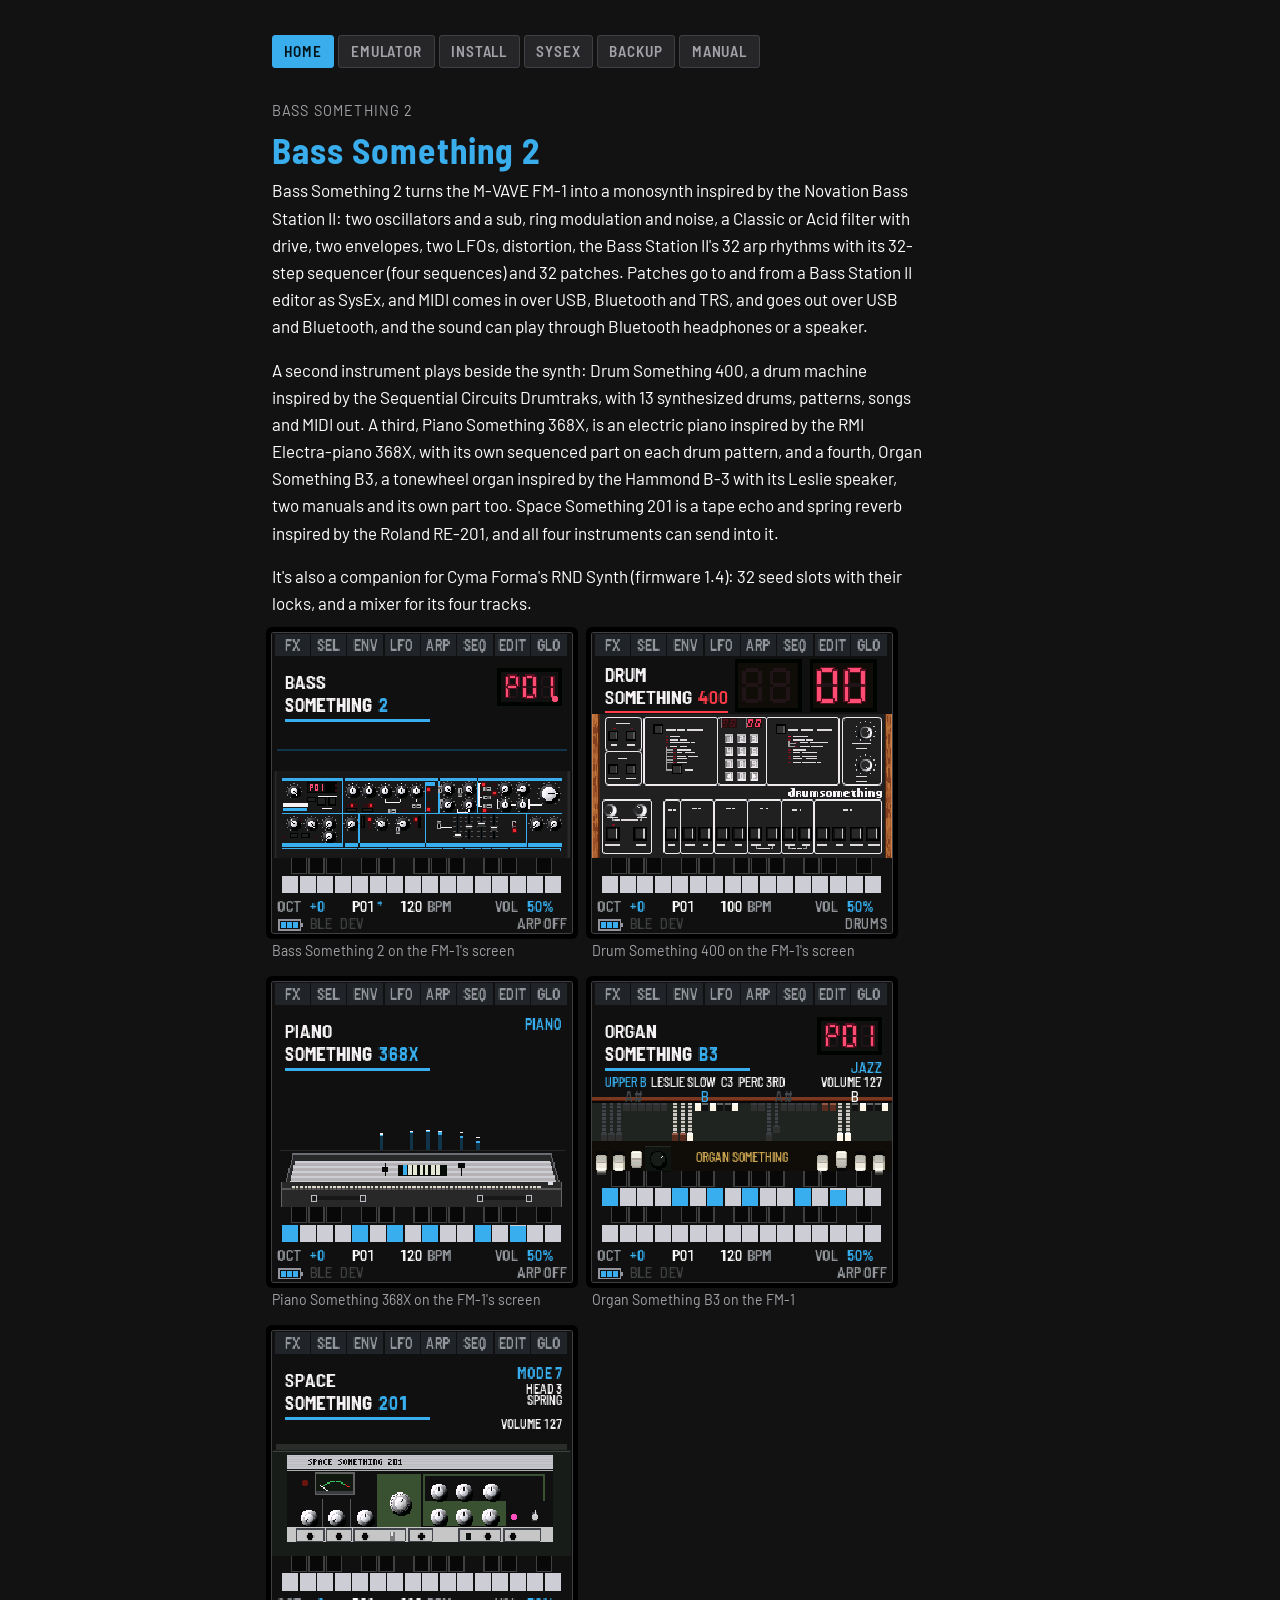
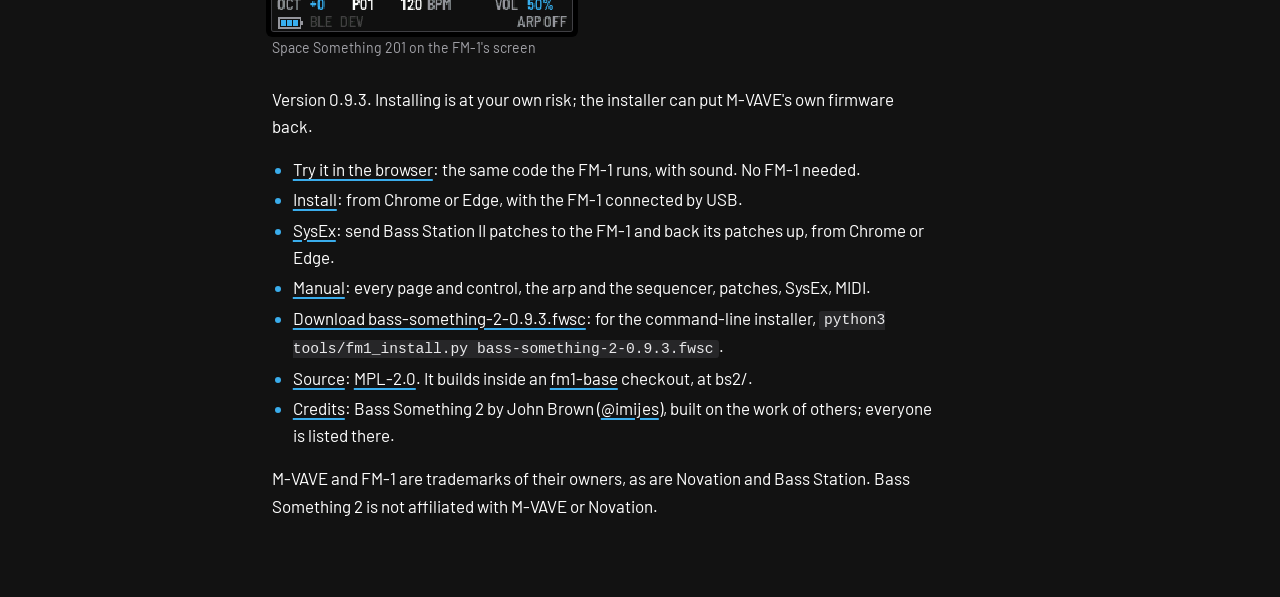
==== commit 5e501750: "Site for Bass Something 2 0.9.3 (from 21a6dc2)" ====
--- a/index.html
+++ b/index.html
@@ -143,8 +143,8 @@
 <p>A second instrument plays beside the synth: Drum Something 400, a drum machine inspired by the Sequential Circuits Drumtraks, with 13 synthesized drums, patterns, songs and MIDI out. A third, Piano Something 368X, is an electric piano inspired by the RMI Electra-piano 368X, with its own sequenced part on each drum pattern, and a fourth, Organ Something B3, a tonewheel organ inspired by the Hammond B-3 with its Leslie speaker, two manuals and its own part too. Space Something 201 is a tape echo and spring reverb inspired by the Roland RE-201, and all four instruments can send into it.</p>
 <p>It's also a companion for Cyma Forma's RND Synth (firmware 1.4): 32 seed slots with their locks, and a mixer for its four tracks.</p>
 <div class="figs"><figure class="shot"><img src="manual/img/screen-bass-home.gif" alt="Bass Something 2&#x27;s HOME page, animated: the name, the red P01 display and the whole Bass Station II panel; then FREQUENCY turned, the camera diving into the filter&#x27;s knob and back out to HOME" loading="lazy"><figcaption>Bass Something 2 on the FM-1's screen</figcaption></figure><figure class="shot"><img src="manual/img/screen-drum-home.gif" alt="Drum Something 400&#x27;s HOME page, animated: the panel with its two red displays; then SEQ tapped, the patterns&#x27; page, and HOME again" loading="lazy"><figcaption>Drum Something 400 on the FM-1's screen</figcaption></figure><figure class="shot"><img src="manual/img/screen-piano-home.gif" alt="Piano Something 368X&#x27;s HOME page, animated: chords played, their notes ringing as bars over the RMI Electra-piano&#x27;s front panel; then ORGAN MODE turned on and off, the camera diving into the tone tablets and back out" loading="lazy"><figcaption>Piano Something 368X on the FM-1's screen</figcaption></figure><figure class="shot"><img src="manual/img/screen-organ-home.gif" alt="Organ Something B3&#x27;s HOME page, animated: a chord played on the B-3 console with its drawbars; then the 8&#x27; drawbar turned, the camera diving into it and back out to HOME" loading="lazy"><figcaption>Organ Something B3 on the FM-1</figcaption></figure><figure class="shot"><img src="manual/img/screen-echo-home.gif" alt="Space Something 201&#x27;s HOME page, animated: its name and mode above the whole RE-201 front panel; then REPEAT RATE turned, the camera diving into the knob and back out" loading="lazy"><figcaption>Space Something 201 on the FM-1's screen</figcaption></figure></div>
-<p>Version 0.9.2. Installing is at your own risk; the installer can put M-VAVE's own firmware back.</p>
-<ul><li><a href="emu/">Try it in the browser</a>: the same code the FM-1 runs, with sound. No FM-1 needed.</li><li><a href="install/">Install</a>: from Chrome or Edge, with the FM-1 connected by USB.</li><li><a href="sysex/">SysEx</a>: send Bass Station II patches to the FM-1 and back its patches up, from Chrome or Edge.</li><li><a href="manual/">Manual</a>: every page and control, the arp and the sequencer, patches, SysEx, MIDI.</li><li><a href="firmware/bass-something-2-0.9.2.fwsc">Download bass-something-2-0.9.2.fwsc</a>: for the command-line installer, <code>python3 tools/fm1_install.py bass-something-2-0.9.2.fwsc</code>.</li><li><a href="https://github.com/imijes/bass-something-2">Source</a>: <a href="https://github.com/imijes/bass-something-2/blob/main/LICENSE">MPL-2.0</a>. It builds inside an <a href="https://github.com/charlesvestal/fm1-base">fm1-base</a> checkout, at bs2/.</li><li><a href="manual/#s13">Credits</a>: Bass Something 2 by John Brown (<a href="https://github.com/imijes">@imijes</a>), built on the work of others; everyone is listed there.</li></ul>
+<p>Version 0.9.3. Installing is at your own risk; the installer can put M-VAVE's own firmware back.</p>
+<ul><li><a href="emu/">Try it in the browser</a>: the same code the FM-1 runs, with sound. No FM-1 needed.</li><li><a href="install/">Install</a>: from Chrome or Edge, with the FM-1 connected by USB.</li><li><a href="sysex/">SysEx</a>: send Bass Station II patches to the FM-1 and back its patches up, from Chrome or Edge.</li><li><a href="manual/">Manual</a>: every page and control, the arp and the sequencer, patches, SysEx, MIDI.</li><li><a href="firmware/bass-something-2-0.9.3.fwsc">Download bass-something-2-0.9.3.fwsc</a>: for the command-line installer, <code>python3 tools/fm1_install.py bass-something-2-0.9.3.fwsc</code>.</li><li><a href="https://github.com/imijes/bass-something-2">Source</a>: <a href="https://github.com/imijes/bass-something-2/blob/main/LICENSE">MPL-2.0</a>. It builds inside an <a href="https://github.com/charlesvestal/fm1-base">fm1-base</a> checkout, at bs2/.</li><li><a href="manual/#s13">Credits</a>: Bass Something 2 by John Brown (<a href="https://github.com/imijes">@imijes</a>), built on the work of others; everyone is listed there.</li></ul>
 <p>M-VAVE and FM-1 are trademarks of their owners, as are Novation and Bass Station. Bass Something 2 is not affiliated with M-VAVE or Novation.</p>
 </main>
 </div>
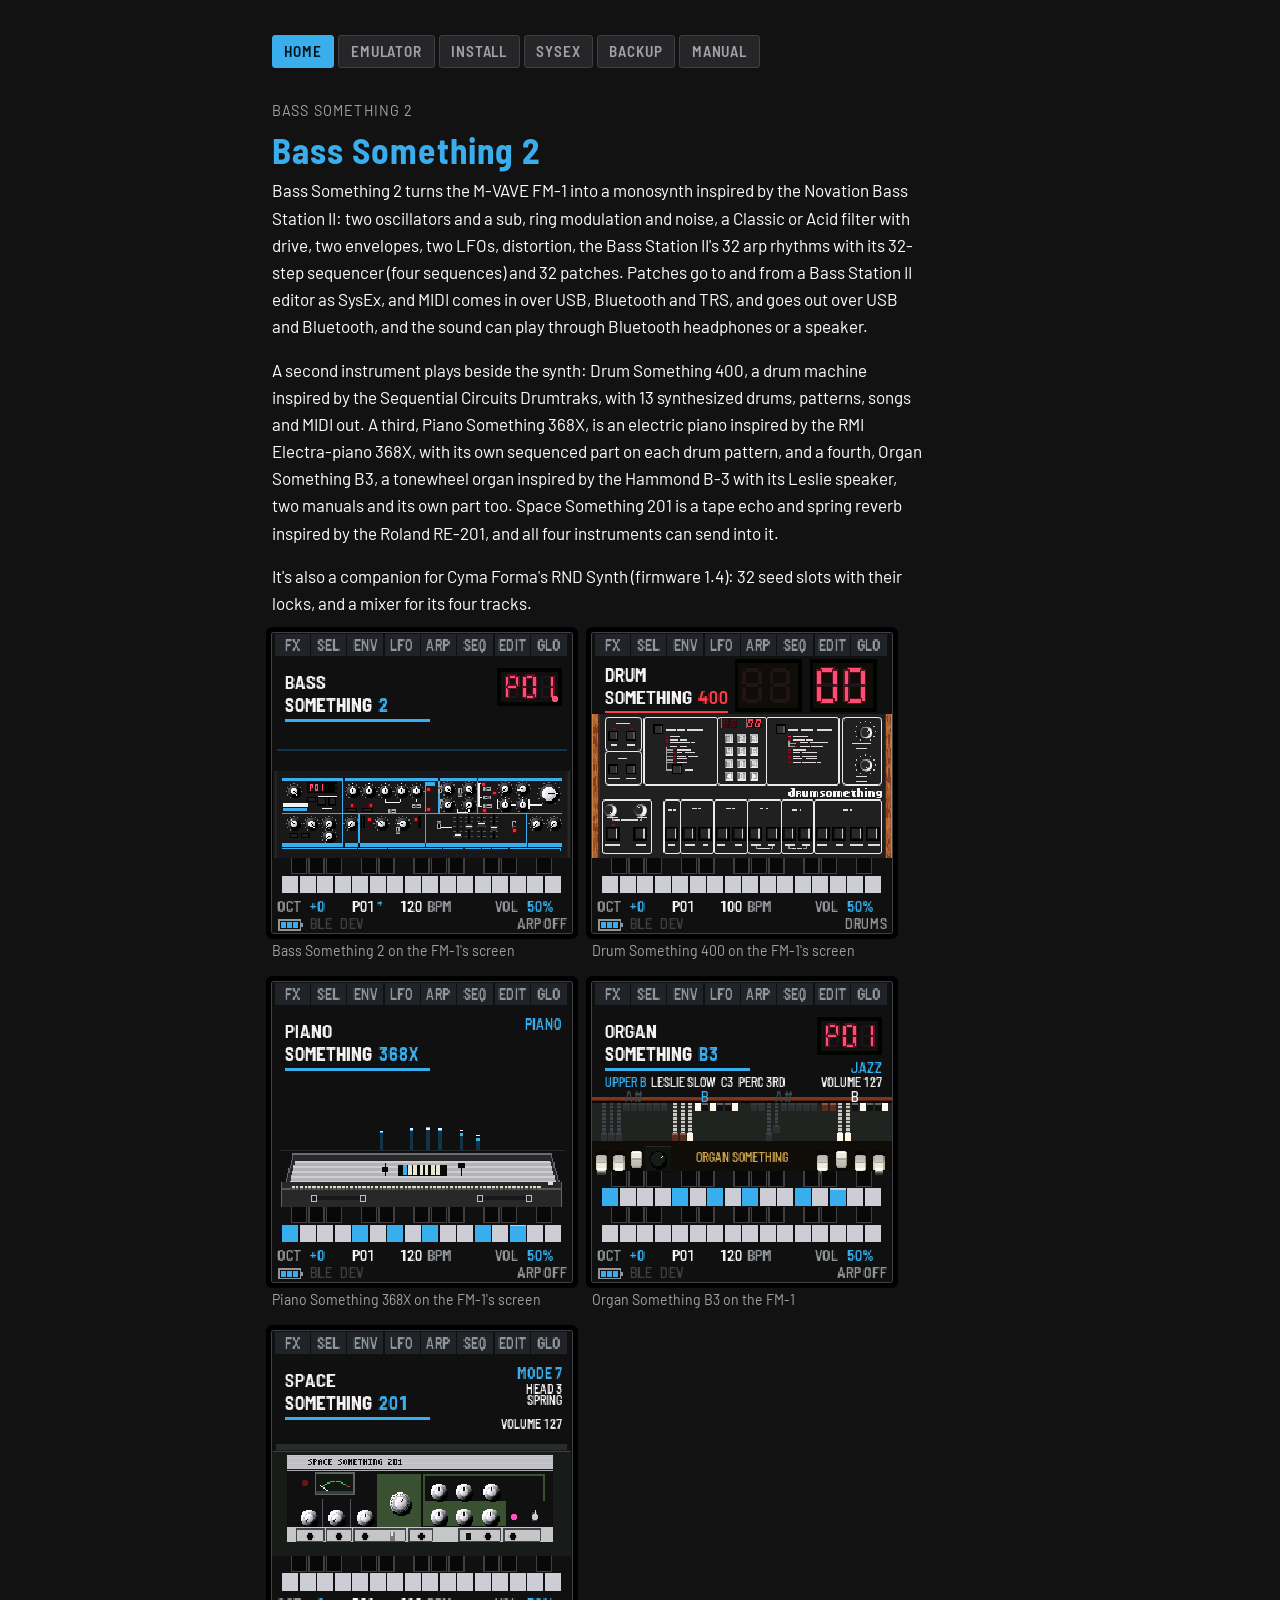
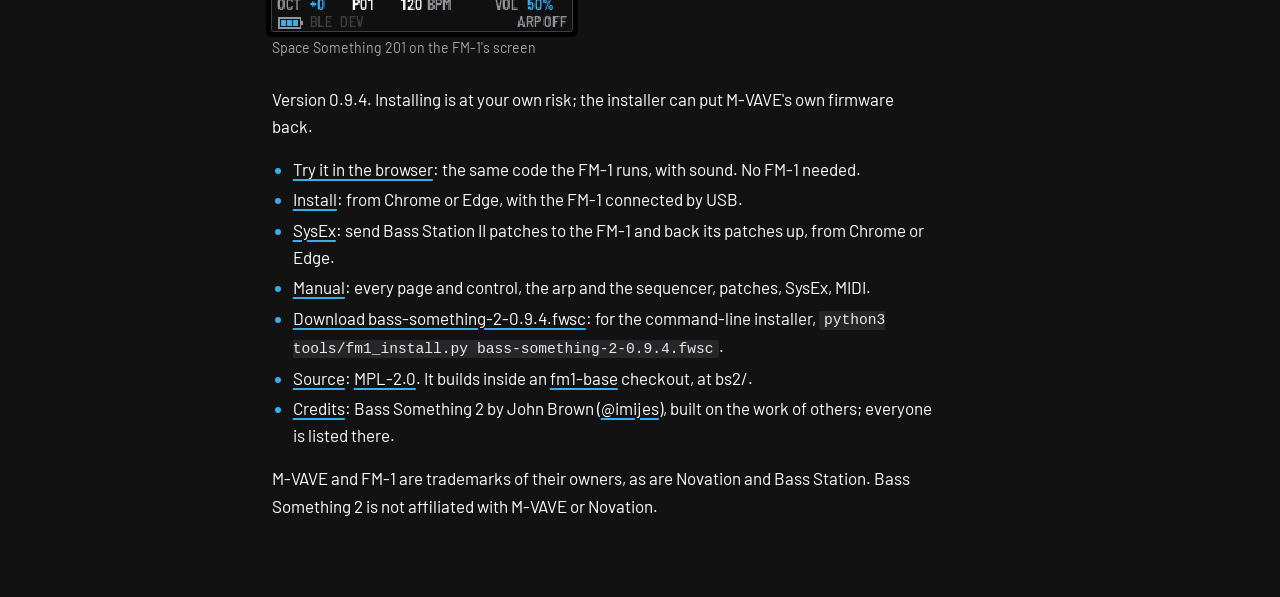
==== commit 124966a5: "Site for Bass Something 2 0.9.4 (from 4a6eb0f)" ====
--- a/index.html
+++ b/index.html
@@ -143,8 +143,8 @@
 <p>A second instrument plays beside the synth: Drum Something 400, a drum machine inspired by the Sequential Circuits Drumtraks, with 13 synthesized drums, patterns, songs and MIDI out. A third, Piano Something 368X, is an electric piano inspired by the RMI Electra-piano 368X, with its own sequenced part on each drum pattern, and a fourth, Organ Something B3, a tonewheel organ inspired by the Hammond B-3 with its Leslie speaker, two manuals and its own part too. Space Something 201 is a tape echo and spring reverb inspired by the Roland RE-201, and all four instruments can send into it.</p>
 <p>It's also a companion for Cyma Forma's RND Synth (firmware 1.4): 32 seed slots with their locks, and a mixer for its four tracks.</p>
 <div class="figs"><figure class="shot"><img src="manual/img/screen-bass-home.gif" alt="Bass Something 2&#x27;s HOME page, animated: the name, the red P01 display and the whole Bass Station II panel; then FREQUENCY turned, the camera diving into the filter&#x27;s knob and back out to HOME" loading="lazy"><figcaption>Bass Something 2 on the FM-1's screen</figcaption></figure><figure class="shot"><img src="manual/img/screen-drum-home.gif" alt="Drum Something 400&#x27;s HOME page, animated: the panel with its two red displays; then SEQ tapped, the patterns&#x27; page, and HOME again" loading="lazy"><figcaption>Drum Something 400 on the FM-1's screen</figcaption></figure><figure class="shot"><img src="manual/img/screen-piano-home.gif" alt="Piano Something 368X&#x27;s HOME page, animated: chords played, their notes ringing as bars over the RMI Electra-piano&#x27;s front panel; then ORGAN MODE turned on and off, the camera diving into the tone tablets and back out" loading="lazy"><figcaption>Piano Something 368X on the FM-1's screen</figcaption></figure><figure class="shot"><img src="manual/img/screen-organ-home.gif" alt="Organ Something B3&#x27;s HOME page, animated: a chord played on the B-3 console with its drawbars; then the 8&#x27; drawbar turned, the camera diving into it and back out to HOME" loading="lazy"><figcaption>Organ Something B3 on the FM-1</figcaption></figure><figure class="shot"><img src="manual/img/screen-echo-home.gif" alt="Space Something 201&#x27;s HOME page, animated: its name and mode above the whole RE-201 front panel; then REPEAT RATE turned, the camera diving into the knob and back out" loading="lazy"><figcaption>Space Something 201 on the FM-1's screen</figcaption></figure></div>
-<p>Version 0.9.3. Installing is at your own risk; the installer can put M-VAVE's own firmware back.</p>
-<ul><li><a href="emu/">Try it in the browser</a>: the same code the FM-1 runs, with sound. No FM-1 needed.</li><li><a href="install/">Install</a>: from Chrome or Edge, with the FM-1 connected by USB.</li><li><a href="sysex/">SysEx</a>: send Bass Station II patches to the FM-1 and back its patches up, from Chrome or Edge.</li><li><a href="manual/">Manual</a>: every page and control, the arp and the sequencer, patches, SysEx, MIDI.</li><li><a href="firmware/bass-something-2-0.9.3.fwsc">Download bass-something-2-0.9.3.fwsc</a>: for the command-line installer, <code>python3 tools/fm1_install.py bass-something-2-0.9.3.fwsc</code>.</li><li><a href="https://github.com/imijes/bass-something-2">Source</a>: <a href="https://github.com/imijes/bass-something-2/blob/main/LICENSE">MPL-2.0</a>. It builds inside an <a href="https://github.com/charlesvestal/fm1-base">fm1-base</a> checkout, at bs2/.</li><li><a href="manual/#s13">Credits</a>: Bass Something 2 by John Brown (<a href="https://github.com/imijes">@imijes</a>), built on the work of others; everyone is listed there.</li></ul>
+<p>Version 0.9.4. Installing is at your own risk; the installer can put M-VAVE's own firmware back.</p>
+<ul><li><a href="emu/">Try it in the browser</a>: the same code the FM-1 runs, with sound. No FM-1 needed.</li><li><a href="install/">Install</a>: from Chrome or Edge, with the FM-1 connected by USB.</li><li><a href="sysex/">SysEx</a>: send Bass Station II patches to the FM-1 and back its patches up, from Chrome or Edge.</li><li><a href="manual/">Manual</a>: every page and control, the arp and the sequencer, patches, SysEx, MIDI.</li><li><a href="firmware/bass-something-2-0.9.4.fwsc">Download bass-something-2-0.9.4.fwsc</a>: for the command-line installer, <code>python3 tools/fm1_install.py bass-something-2-0.9.4.fwsc</code>.</li><li><a href="https://github.com/imijes/bass-something-2">Source</a>: <a href="https://github.com/imijes/bass-something-2/blob/main/LICENSE">MPL-2.0</a>. It builds inside an <a href="https://github.com/charlesvestal/fm1-base">fm1-base</a> checkout, at bs2/.</li><li><a href="manual/#s13">Credits</a>: Bass Something 2 by John Brown (<a href="https://github.com/imijes">@imijes</a>), built on the work of others; everyone is listed there.</li></ul>
 <p>M-VAVE and FM-1 are trademarks of their owners, as are Novation and Bass Station. Bass Something 2 is not affiliated with M-VAVE or Novation.</p>
 </main>
 </div>
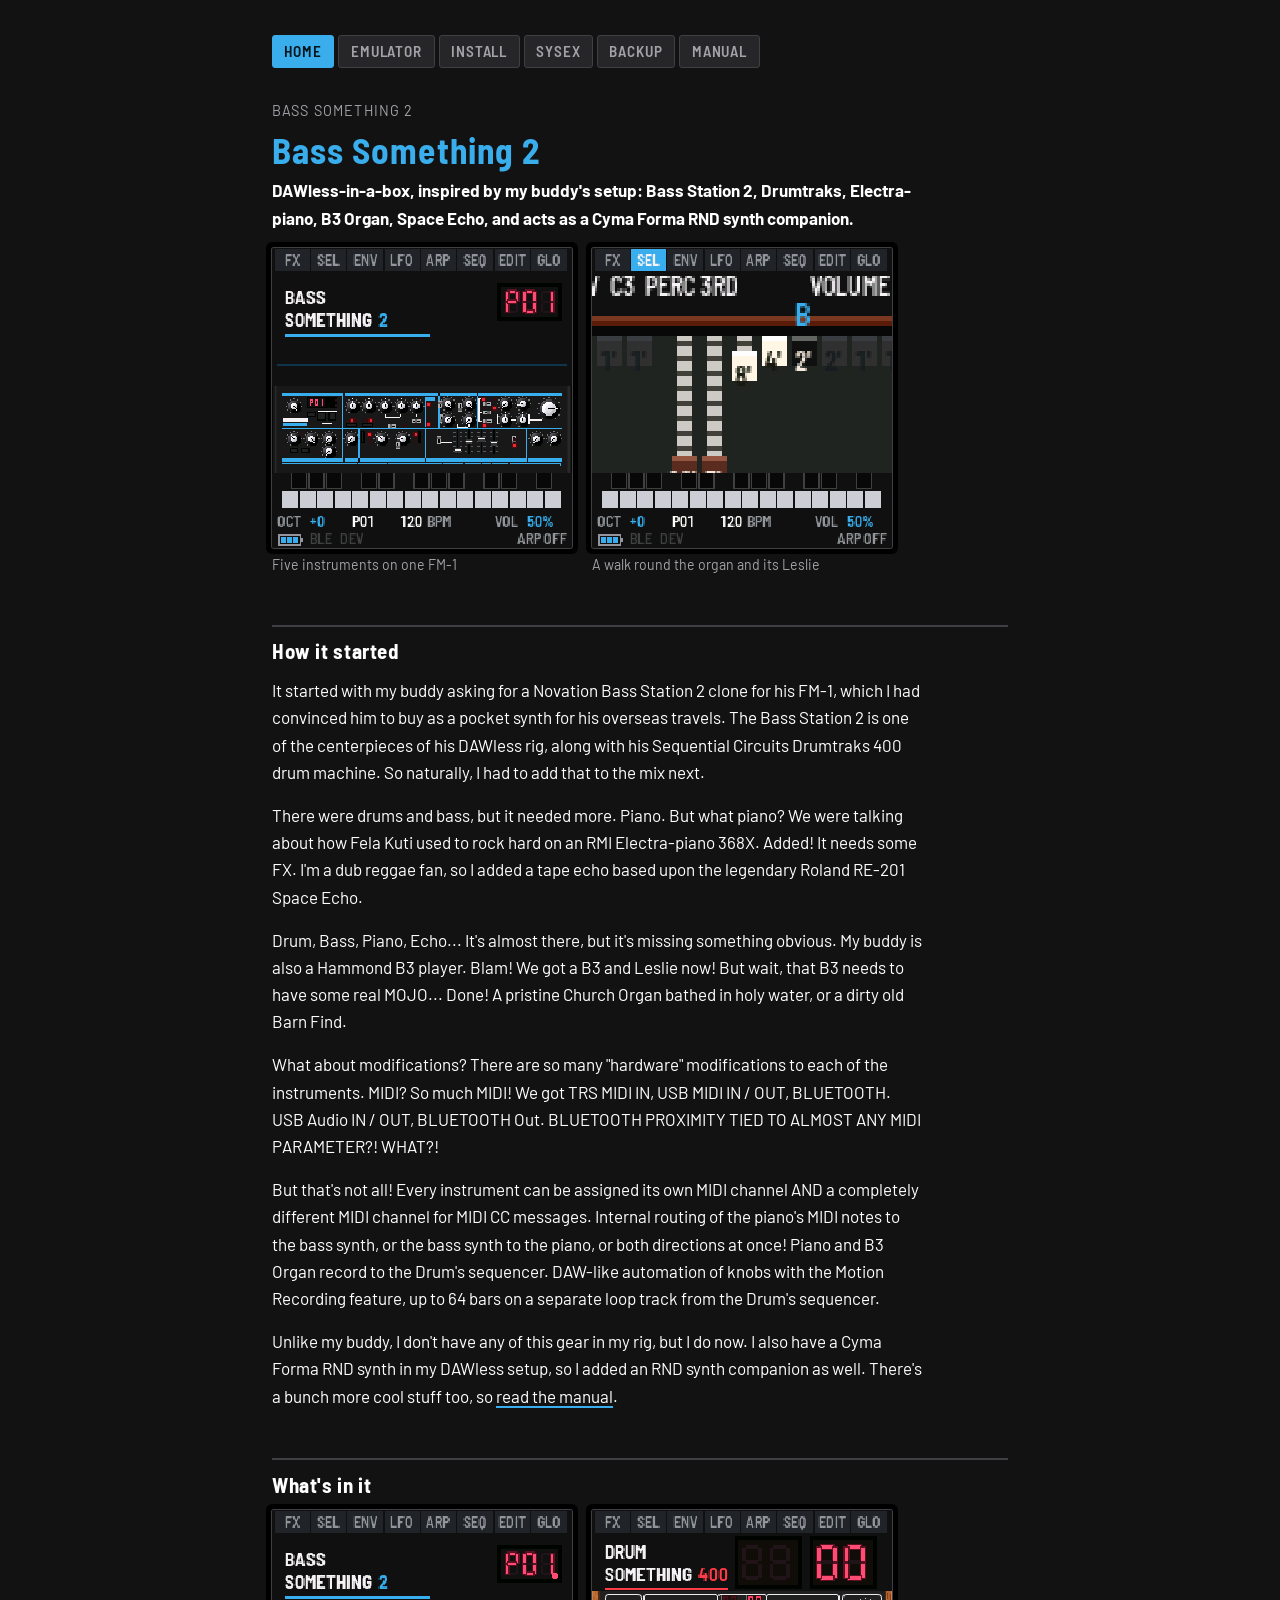
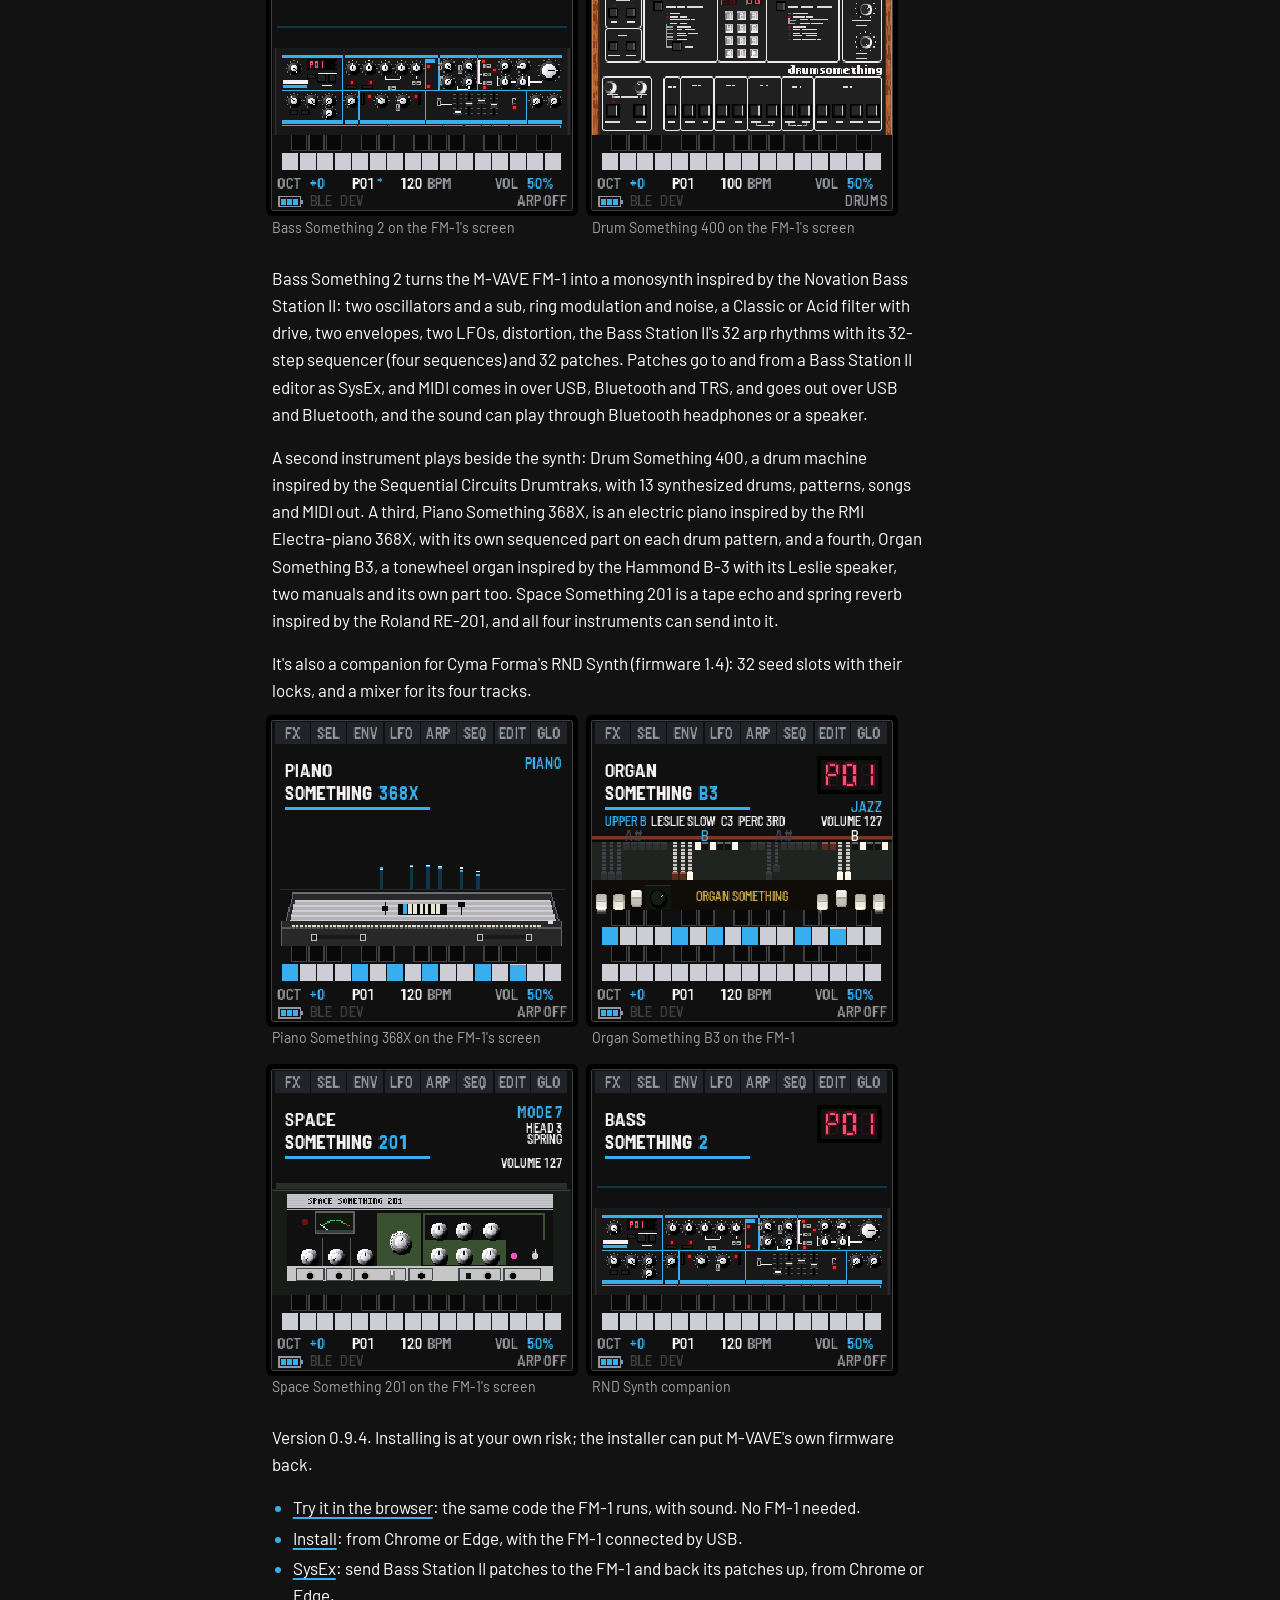
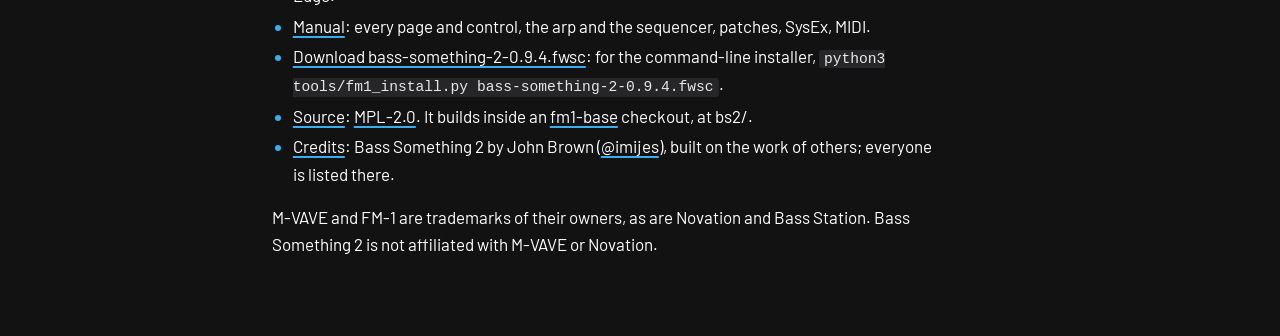
==== commit b5c29ae8: "Site for Bass Something 2 0.9.4 (from bd54186)" ====
--- a/index.html
+++ b/index.html
@@ -3,12 +3,12 @@
 <head>
 <meta charset="utf-8">
 <meta name="viewport" content="width=device-width, initial-scale=1">
-<title>Bass Something 2: a monosynth inspired by the legendary Novation Bass Station II, built for the M-VAVE FM-1</title>
-<meta name="description" content="Bass Something 2 is a monosynth inspired by the legendary Novation Bass Station II, built for the M-VAVE FM-1, with a drum machine, an electric piano and a tape echo beside it. It's also a companion for Cyma Forma's RND Synth (seeds, locks and a track mixer), and it runs on an iPhone or iPad in RemoteFM1.">
+<title>Bass Something 2: DAWless-in-a-box, inspired by my buddy's setup: Bass Station 2, Drumtraks, Electra-piano, B3 Organ, Space Echo, and acts as a Cyma Forma RND synth companion</title>
+<meta name="description" content="Bass Something 2 is a monosynth inspired by the legendary Novation Bass Station II, built for the M-VAVE FM-1, with a drum machine, an electric piano, a tonewheel organ with its Leslie and a tape echo beside it. It's also a companion for Cyma Forma's RND Synth (seeds, locks and a track mixer), and it runs on an iPhone or iPad in RemoteFM1.">
 <meta property="og:type" content="website">
 <meta property="og:site_name" content="Bass Something 2">
-<meta property="og:title" content="Bass Something 2: a monosynth inspired by the legendary Novation Bass Station II, built for the M-VAVE FM-1">
-<meta property="og:description" content="Bass Something 2 is a monosynth inspired by the legendary Novation Bass Station II, built for the M-VAVE FM-1, with a drum machine, an electric piano and a tape echo beside it. It's also a companion for Cyma Forma's RND Synth (seeds, locks and a track mixer), and it runs on an iPhone or iPad in RemoteFM1.">
+<meta property="og:title" content="Bass Something 2: DAWless-in-a-box, inspired by my buddy's setup: Bass Station 2, Drumtraks, Electra-piano, B3 Organ, Space Echo, and acts as a Cyma Forma RND synth companion">
+<meta property="og:description" content="Bass Something 2 is a monosynth inspired by the legendary Novation Bass Station II, built for the M-VAVE FM-1, with a drum machine, an electric piano, a tonewheel organ with its Leslie and a tape echo beside it. It's also a companion for Cyma Forma's RND Synth (seeds, locks and a track mixer), and it runs on an iPhone or iPad in RemoteFM1.">
 <meta property="og:url" content="https://imijes.github.io/bass-something-2/">
 <meta property="og:image" content="https://imijes.github.io/bass-something-2/manual/img/screen-home.png">
 <meta property="og:image:alt" content="Bass Something 2 on the FM-1's screen: the HOME page">
@@ -139,10 +139,21 @@
 <main id="content" tabindex="-1">
 <a class="home" href="../">Bass Something 2</a>
 <h1>Bass Something 2</h1>
+<p><strong>DAWless-in-a-box, inspired by my buddy's setup: Bass Station 2, Drumtraks, Electra-piano, B3 Organ, Space Echo, and acts as a Cyma Forma RND synth companion.</strong></p>
+<div class="figs"><figure class="shot"><img src="manual/img/screen-tour.gif" alt="HOME tapped round the five: the camera panning from Bass Something 2&#x27;s panel to Drum Something 400, Piano Something 368X, Organ Something B3, Space Something 201 and back" loading="lazy"><figcaption>Five instruments on one FM-1</figcaption></figure><figure class="shot"><img src="manual/img/screen-walk.gif" alt="A walk round the organ: a chord, the 8&#x27; drawbar&#x27;s dive, the Leslie&#x27;s cabinet and its rotors speeding up to tremolo and back, the vibrato knob turned up close, and HOME again" loading="lazy"><figcaption>A walk round the organ and its Leslie</figcaption></figure></div>
+<h2 id="how-it-started">How it started</h2>
+<p>It started with my buddy asking for a Novation Bass Station 2 clone for his FM-1, which I had convinced him to buy as a pocket synth for his overseas travels. The Bass Station 2 is one of the centerpieces of his DAWless rig, along with his Sequential Circuits Drumtraks 400 drum machine. So naturally, I had to add that to the mix next.</p>
+<p>There were drums and bass, but it needed more. Piano. But what piano? We were talking about how Fela Kuti used to rock hard on an RMI Electra-piano 368X. Added! It needs some FX. I'm a dub reggae fan, so I added a tape echo based upon the legendary Roland RE-201 Space Echo.</p>
+<p>Drum, Bass, Piano, Echo... It's almost there, but it's missing something obvious. My buddy is also a Hammond B3 player. Blam! We got a B3 and Leslie now! But wait, that B3 needs to have some real MOJO... Done! A pristine Church Organ bathed in holy water, or a dirty old Barn Find.</p>
+<p>What about modifications? There are so many "hardware" modifications to each of the instruments. MIDI? So much MIDI! We got TRS MIDI IN, USB MIDI IN / OUT, BLUETOOTH. USB Audio IN / OUT, BLUETOOTH Out. BLUETOOTH PROXIMITY TIED TO ALMOST ANY MIDI PARAMETER?! WHAT?!</p>
+<p>But that's not all! Every instrument can be assigned its own MIDI channel AND a completely different MIDI channel for MIDI CC messages. Internal routing of the piano's MIDI notes to the bass synth, or the bass synth to the piano, or both directions at once! Piano and B3 Organ record to the Drum's sequencer. DAW-like automation of knobs with the Motion Recording feature, up to 64 bars on a separate loop track from the Drum's sequencer.</p>
+<p>Unlike my buddy, I don't have any of this gear in my rig, but I do now. I also have a Cyma Forma RND synth in my DAWless setup, so I added an RND synth companion as well. There's a bunch more cool stuff too, so <a href="manual/">read the manual</a>.</p>
+<h2 id="what-s-in-it">What's in it</h2>
+<div class="figs"><figure class="shot"><img src="manual/img/screen-bass-home.gif" alt="Bass Something 2&#x27;s HOME page, animated: the name, the red P01 display and the whole Bass Station II panel; then FREQUENCY turned, the camera diving into the filter&#x27;s knob and back out to HOME" loading="lazy"><figcaption>Bass Something 2 on the FM-1's screen</figcaption></figure><figure class="shot"><img src="manual/img/screen-drum-home.gif" alt="Drum Something 400&#x27;s HOME page, animated: the panel with its two red displays; then SEQ tapped, the patterns&#x27; page, and HOME again" loading="lazy"><figcaption>Drum Something 400 on the FM-1's screen</figcaption></figure></div>
 <p>Bass Something 2 turns the M-VAVE FM-1 into a monosynth inspired by the Novation Bass Station II: two oscillators and a sub, ring modulation and noise, a Classic or Acid filter with drive, two envelopes, two LFOs, distortion, the Bass Station II's 32 arp rhythms with its 32-step sequencer (four sequences) and 32 patches. Patches go to and from a Bass Station II editor as SysEx, and MIDI comes in over USB, Bluetooth and TRS, and goes out over USB and Bluetooth, and the sound can play through Bluetooth headphones or a speaker.</p>
 <p>A second instrument plays beside the synth: Drum Something 400, a drum machine inspired by the Sequential Circuits Drumtraks, with 13 synthesized drums, patterns, songs and MIDI out. A third, Piano Something 368X, is an electric piano inspired by the RMI Electra-piano 368X, with its own sequenced part on each drum pattern, and a fourth, Organ Something B3, a tonewheel organ inspired by the Hammond B-3 with its Leslie speaker, two manuals and its own part too. Space Something 201 is a tape echo and spring reverb inspired by the Roland RE-201, and all four instruments can send into it.</p>
 <p>It's also a companion for Cyma Forma's RND Synth (firmware 1.4): 32 seed slots with their locks, and a mixer for its four tracks.</p>
-<div class="figs"><figure class="shot"><img src="manual/img/screen-bass-home.gif" alt="Bass Something 2&#x27;s HOME page, animated: the name, the red P01 display and the whole Bass Station II panel; then FREQUENCY turned, the camera diving into the filter&#x27;s knob and back out to HOME" loading="lazy"><figcaption>Bass Something 2 on the FM-1's screen</figcaption></figure><figure class="shot"><img src="manual/img/screen-drum-home.gif" alt="Drum Something 400&#x27;s HOME page, animated: the panel with its two red displays; then SEQ tapped, the patterns&#x27; page, and HOME again" loading="lazy"><figcaption>Drum Something 400 on the FM-1's screen</figcaption></figure><figure class="shot"><img src="manual/img/screen-piano-home.gif" alt="Piano Something 368X&#x27;s HOME page, animated: chords played, their notes ringing as bars over the RMI Electra-piano&#x27;s front panel; then ORGAN MODE turned on and off, the camera diving into the tone tablets and back out" loading="lazy"><figcaption>Piano Something 368X on the FM-1's screen</figcaption></figure><figure class="shot"><img src="manual/img/screen-organ-home.gif" alt="Organ Something B3&#x27;s HOME page, animated: a chord played on the B-3 console with its drawbars; then the 8&#x27; drawbar turned, the camera diving into it and back out to HOME" loading="lazy"><figcaption>Organ Something B3 on the FM-1</figcaption></figure><figure class="shot"><img src="manual/img/screen-echo-home.gif" alt="Space Something 201&#x27;s HOME page, animated: its name and mode above the whole RE-201 front panel; then REPEAT RATE turned, the camera diving into the knob and back out" loading="lazy"><figcaption>Space Something 201 on the FM-1's screen</figcaption></figure></div>
+<div class="figs"><figure class="shot"><img src="manual/img/screen-piano-home.gif" alt="Piano Something 368X&#x27;s HOME page, animated: chords played, their notes ringing as bars over the RMI Electra-piano&#x27;s front panel; then ORGAN MODE turned on and off, the camera diving into the tone tablets and back out" loading="lazy"><figcaption>Piano Something 368X on the FM-1's screen</figcaption></figure><figure class="shot"><img src="manual/img/screen-organ-home.gif" alt="Organ Something B3&#x27;s HOME page, animated: a chord played on the B-3 console with its drawbars; then the 8&#x27; drawbar turned, the camera diving into it and back out to HOME" loading="lazy"><figcaption>Organ Something B3 on the FM-1</figcaption></figure><figure class="shot"><img src="manual/img/screen-echo-home.gif" alt="Space Something 201&#x27;s HOME page, animated: its name and mode above the whole RE-201 front panel; then REPEAT RATE turned, the camera diving into the knob and back out" loading="lazy"><figcaption>Space Something 201 on the FM-1's screen</figcaption></figure><figure class="shot"><img src="manual/img/screen-rnd.gif" alt="The RND Synth companion, animated: GLO held on the bass&#x27;s HOME, its splash, a patch arriving from the RND Synth kept in a seed slot, the slots scrolled, then PATCH&#x27;s locks and TRACKS&#x27; mixer" loading="lazy"><figcaption>RND Synth companion</figcaption></figure></div>
 <p>Version 0.9.4. Installing is at your own risk; the installer can put M-VAVE's own firmware back.</p>
 <ul><li><a href="emu/">Try it in the browser</a>: the same code the FM-1 runs, with sound. No FM-1 needed.</li><li><a href="install/">Install</a>: from Chrome or Edge, with the FM-1 connected by USB.</li><li><a href="sysex/">SysEx</a>: send Bass Station II patches to the FM-1 and back its patches up, from Chrome or Edge.</li><li><a href="manual/">Manual</a>: every page and control, the arp and the sequencer, patches, SysEx, MIDI.</li><li><a href="firmware/bass-something-2-0.9.4.fwsc">Download bass-something-2-0.9.4.fwsc</a>: for the command-line installer, <code>python3 tools/fm1_install.py bass-something-2-0.9.4.fwsc</code>.</li><li><a href="https://github.com/imijes/bass-something-2">Source</a>: <a href="https://github.com/imijes/bass-something-2/blob/main/LICENSE">MPL-2.0</a>. It builds inside an <a href="https://github.com/charlesvestal/fm1-base">fm1-base</a> checkout, at bs2/.</li><li><a href="manual/#s13">Credits</a>: Bass Something 2 by John Brown (<a href="https://github.com/imijes">@imijes</a>), built on the work of others; everyone is listed there.</li></ul>
 <p>M-VAVE and FM-1 are trademarks of their owners, as are Novation and Bass Station. Bass Something 2 is not affiliated with M-VAVE or Novation.</p>
